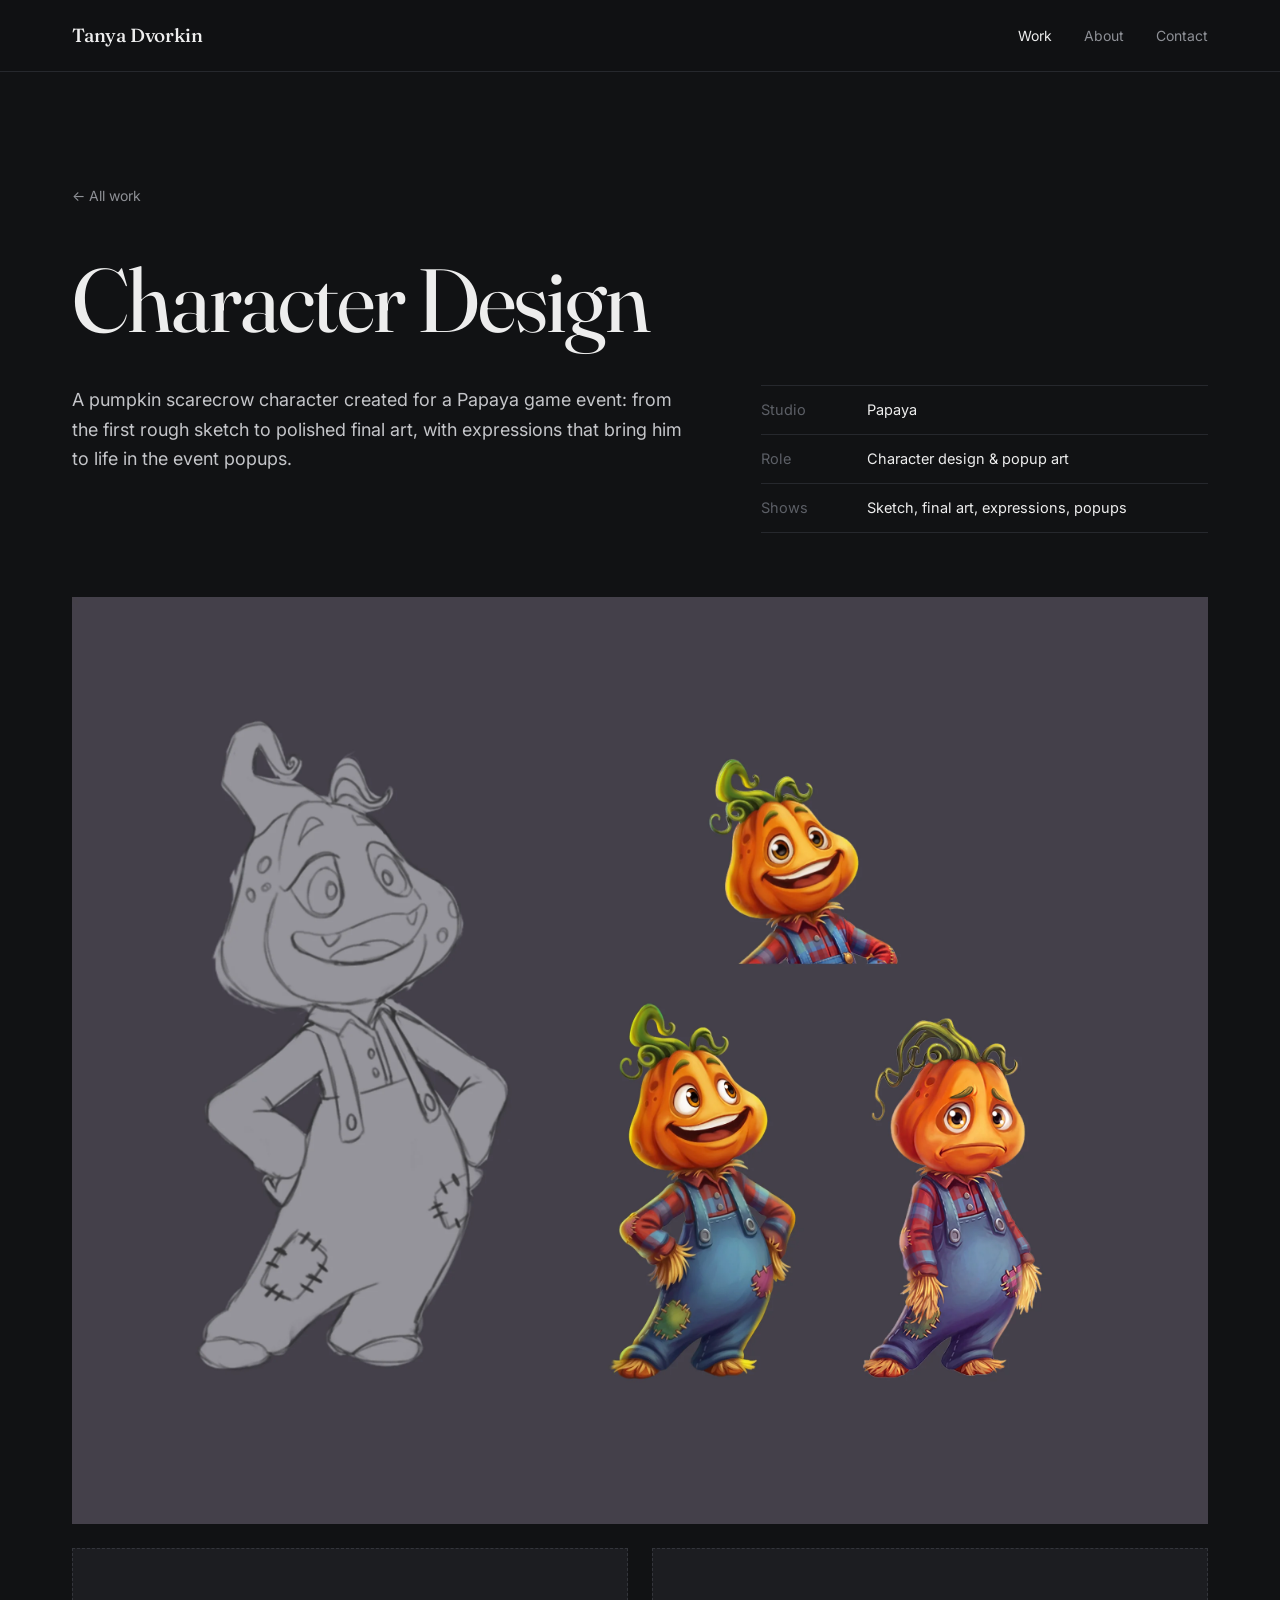
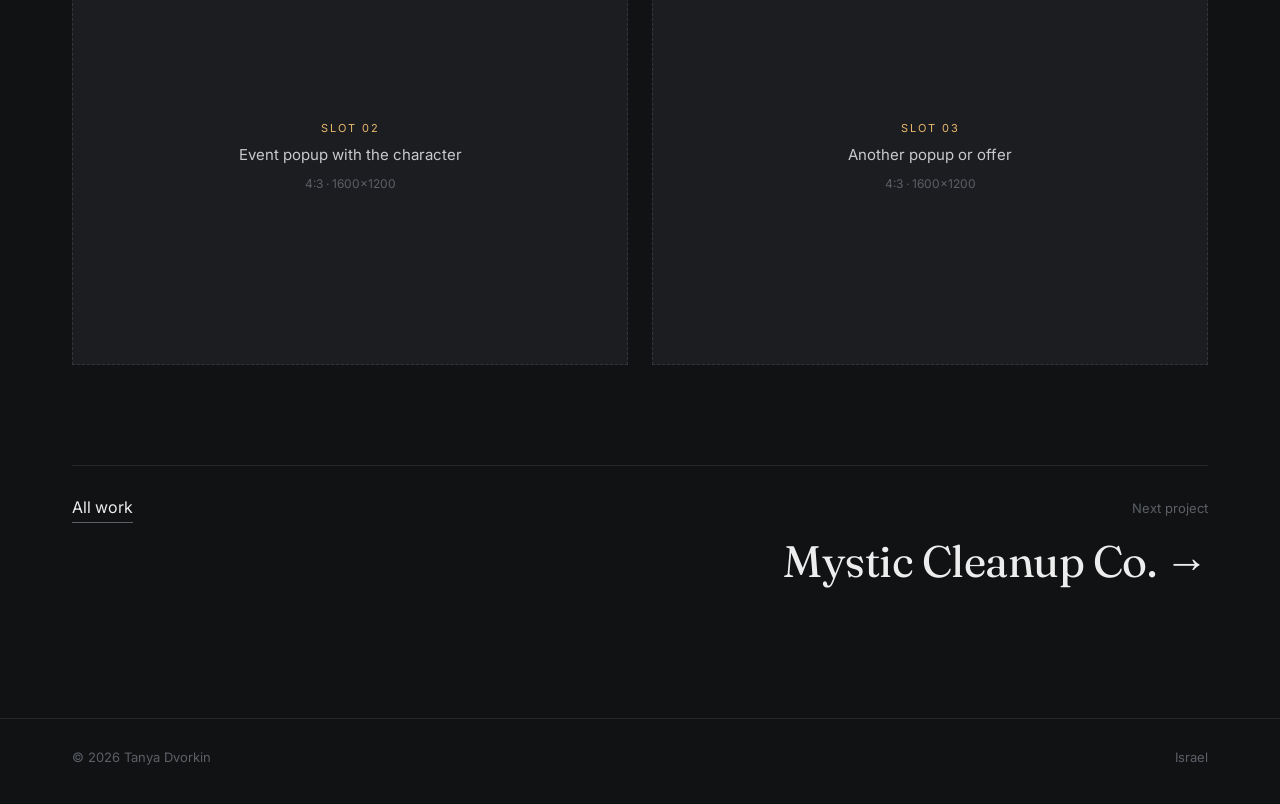
==== character-design.html @ 42ed3bd3 "Add files via upload" ====
<!doctype html>
<html lang="en">
<head>
<meta charset="utf-8">
<meta name="viewport" content="width=device-width,initial-scale=1">
<title>Character Design — Tanya Dvorkin</title>
<meta name="description" content="A pumpkin scarecrow character created for a Papaya game event: from the first rough sketch to polished final art, with expressions that bring him to life in the event popups.">
<meta property="og:title" content="Character Design — Tanya Dvorkin">
<meta property="og:description" content="A pumpkin scarecrow character created for a Papaya game event: from the first rough sketch to polished final art, with expressions that bring him to life in the event popups.">
<link rel="preconnect" href="https://fonts.googleapis.com">
<link rel="preconnect" href="https://fonts.gstatic.com" crossorigin>
<link href="https://fonts.googleapis.com/css2?family=Fraunces:ital,opsz,wght@0,9..144,300;0,9..144,400;0,9..144,500;1,9..144,300;1,9..144,400&family=Inter:wght@400;500&display=swap" rel="stylesheet">
<link rel="stylesheet" href="styles.css">
<link rel="icon" href="data:image/svg+xml,%3Csvg xmlns='http://www.w3.org/2000/svg' viewBox='0 0 32 32'%3E%3Crect width='32' height='32' rx='6' fill='%23111214'/%3E%3Ctext x='16' y='22' text-anchor='middle' font-family='Georgia' font-size='17' fill='%23e8b86b'%3ETD%3C/text%3E%3C/svg%3E">
</head>
<body>
<nav class="nav"><div class="nav-inner">
  <a href="index.html" class="logo">Tanya Dvorkin</a>
  <button class="burger" aria-label="Menu">MENU</button>
  <div class="links">
    <a href="index.html#work" class="active">Work</a>
    <a href="index.html#about">About</a>
    <a href="index.html#contact">Contact</a>
  </div>
</div></nav>

<main class="wrap">
<header class="p-head">
  <a href="index.html#work" class="back">← All work</a>
  <h1>Character Design</h1>
  <div class="p-intro"><p>A pumpkin scarecrow character created for a Papaya game event: from the first rough sketch to polished final art, with expressions that bring him to life in the event popups.</p><dl class="meta"><div><dt>Studio</dt><dd>Papaya</dd></div><div><dt>Role</dt><dd>Character design & popup art</dd></div><div><dt>Shows</dt><dd>Sketch, final art, expressions, popups</dd></div></dl></div>
</header>
<div class="gallery"><img class="art reveal" src="pumpkin-scarecrow.webp" alt="Pumpkin scarecrow character: pencil sketch, final colored art and happy and sad expressions" loading="lazy"><div class="ph g-half reveal"><span class="num">Slot 02</span><span class="lbl">Event popup with the character</span><span class="size">4:3 · 1600×1200</span></div><div class="ph g-half reveal"><span class="num">Slot 03</span><span class="lbl">Another popup or offer</span><span class="size">4:3 · 1600×1200</span></div></div>
<div class="next">
  <a href="index.html#work" class="ul">All work</a>
  <div style="text-align:right"><small>Next project</small><a href="mystic-cleanup.html" class="big">Mystic Cleanup Co. →</a></div>
</div>
</main>
<div class="lb"><button class="lb-close" aria-label="Close">CLOSE</button><div class="lb-stage"></div></div>
<footer><div class="wrap"><span>© <span class="year"></span> Tanya Dvorkin</span><span>Israel</span></div></footer>
<script src="script.js"></script>
</body>
</html>
---- styles.css ----
/* Tanya Dvorkin — Portfolio · Dark & quiet */
:root{
  --bg:#111214;
  --bg-2:#17181b;
  --ph:#1c1d21;
  --text:#ededed;
  --muted:#8e9096;
  --faint:#5c5f66;
  --line:#26282d;
  --accent:#e8b86b;
  --serif:'Fraunces',Georgia,serif;
  --sans:'Inter',system-ui,sans-serif;
  --max:1200px;
}
*{box-sizing:border-box;margin:0;padding:0}
html{scroll-behavior:smooth}
body{background:var(--bg);color:var(--text);font-family:var(--sans);font-size:16px;line-height:1.65;-webkit-font-smoothing:antialiased}
a{color:inherit;text-decoration:none}
img{display:block;width:100%;height:auto}
::selection{background:var(--accent);color:#111}

/* Nav */
.nav{position:sticky;top:0;z-index:20;background:rgba(17,18,20,.88);backdrop-filter:blur(10px);border-bottom:1px solid var(--line)}
.nav-inner{max-width:var(--max);margin:auto;display:flex;justify-content:space-between;align-items:center;padding:20px 32px}
.logo{font-family:var(--serif);font-size:19px;font-weight:500;letter-spacing:-.2px}
.links{display:flex;gap:32px}
.links a{font-size:14px;color:var(--muted);transition:color .2s}
.links a:hover,.links a.active{color:var(--text)}
.burger{display:none;background:none;border:0;color:var(--text);font-size:14px;letter-spacing:1px;cursor:pointer}

.wrap{max-width:var(--max);margin:auto;padding:0 32px}

/* Hero */
.hero{padding:140px 0 110px}
.hero h1{font-family:var(--serif);font-weight:400;font-size:clamp(48px,7.5vw,104px);line-height:1;letter-spacing:-2px}
.hero .role{font-family:var(--serif);font-weight:300;font-style:italic;font-size:clamp(24px,3.2vw,42px);line-height:1.2;color:var(--muted);margin-top:14px;letter-spacing:-.5px}
.hero .role em{color:var(--accent);font-style:italic}
.hero-foot{display:flex;justify-content:space-between;align-items:flex-end;gap:32px;margin-top:72px;flex-wrap:wrap}
.hero-foot p{max-width:440px;color:var(--muted);font-size:17px}
.hero-links{display:flex;gap:28px;font-size:14px}
.ul{border-bottom:1px solid var(--faint);padding-bottom:2px;transition:border-color .2s,color .2s}
.ul:hover{border-color:var(--accent);color:var(--accent)}

/* Section heading */
.sec{padding:40px 0 120px}
.sec-head{display:flex;justify-content:space-between;align-items:baseline;border-top:1px solid var(--line);padding-top:22px;margin-bottom:48px}
.sec-head h2{font-size:13px;font-weight:500;letter-spacing:1.5px;text-transform:uppercase;color:var(--muted)}
.sec-head span{font-size:13px;color:var(--faint)}

/* Work grid */
.work{display:grid;grid-template-columns:1fr 1fr;gap:72px 40px}
.item{display:block}
.item .ph{aspect-ratio:4/3;transition:opacity .3s}
.item:hover .ph{opacity:.82}
.item-meta{display:flex;justify-content:space-between;align-items:baseline;gap:16px;margin-top:20px}
.item h3{font-family:var(--serif);font-weight:400;font-size:28px;letter-spacing:-.4px;line-height:1.2}
.item p{color:var(--muted);font-size:14.5px;margin-top:4px}
.item .yr{font-size:13px;color:var(--faint);white-space:nowrap}
.item .go{display:inline-block;transition:transform .25s,color .25s}
.item:hover .go{transform:translateX(4px);color:var(--accent)}

/* Placeholder slots */
.ph{position:relative;background:var(--ph);border:1px dashed #33353b;display:flex;flex-direction:column;align-items:center;justify-content:center;gap:6px;text-align:center;padding:20px}
.ph .num{font-size:11px;letter-spacing:2px;text-transform:uppercase;color:var(--accent)}
.ph .lbl{font-size:15px;color:#c9cacd}
.ph .size{font-size:12px;color:var(--faint)}

/* About */
.about{display:grid;grid-template-columns:5fr 7fr;gap:72px;align-items:start}
.about .ph{aspect-ratio:4/5}
.about h3{font-family:var(--serif);font-weight:400;font-size:clamp(28px,3.2vw,40px);line-height:1.2;letter-spacing:-.5px;margin-bottom:28px}
.about h3 em{color:var(--accent)}
.about p{color:#c4c5c9;font-size:17px;margin-bottom:18px}
.facts{margin:40px 0;border-top:1px solid var(--line)}
.facts div{display:grid;grid-template-columns:140px 1fr;gap:20px;padding:14px 0;border-bottom:1px solid var(--line);font-size:15px}
.facts dt{color:var(--faint)}
.tools{color:var(--muted);font-size:15px;margin-bottom:36px}

/* Contact */
.contact{padding:20px 0 140px}
.contact > h2{font-family:var(--serif);font-weight:400;font-size:clamp(44px,7vw,96px);line-height:1.02;letter-spacing:-2px;max-width:900px}
.contact > h2 em{color:var(--accent)}
.contact-links{display:flex;gap:36px;margin-top:48px;font-size:17px;flex-wrap:wrap}

footer{border-top:1px solid var(--line)}
footer .wrap{display:flex;justify-content:space-between;padding-top:28px;padding-bottom:36px;font-size:13px;color:var(--faint)}

/* Project page */
.p-head{padding:110px 0 64px}
.back{font-size:14px;color:var(--muted);display:inline-block;margin-bottom:48px}
.back:hover{color:var(--text)}
.p-head h1{font-family:var(--serif);font-weight:400;font-size:clamp(46px,7vw,92px);line-height:1;letter-spacing:-2px}
.p-intro{display:grid;grid-template-columns:7fr 5fr;gap:64px;margin-top:40px;align-items:start}
.p-intro p{color:#c4c5c9;font-size:18px}
.meta{border-top:1px solid var(--line)}
.meta div{display:grid;grid-template-columns:90px 1fr;gap:16px;padding:12px 0;border-bottom:1px solid var(--line);font-size:14.5px}
.meta dt{color:var(--faint)}
.gallery{display:grid;grid-template-columns:repeat(6,1fr);gap:24px}
.gallery .ph{cursor:zoom-in}
.g-wide{grid-column:span 6;aspect-ratio:16/8}
.g-half{grid-column:span 3;aspect-ratio:4/3}
.g-third{grid-column:span 2;aspect-ratio:3/4}
.next{display:flex;justify-content:space-between;align-items:baseline;border-top:1px solid var(--line);margin-top:100px;padding:28px 0 120px;gap:20px;flex-wrap:wrap}
.next small{display:block;font-size:13px;color:var(--faint);margin-bottom:6px}
.next a.big{font-family:var(--serif);font-size:clamp(28px,3.5vw,44px);letter-spacing:-.5px}
.next a.big:hover{color:var(--accent)}

/* Lightbox */
.lb{position:fixed;inset:0;z-index:100;background:rgba(10,10,12,.96);display:none;align-items:center;justify-content:center;padding:40px}
.lb.open{display:flex}
.lb .ph,.lb img{width:min(1200px,92vw);max-height:86vh;aspect-ratio:16/10;cursor:default}
.lb-close{position:absolute;top:22px;right:28px;background:none;border:0;color:var(--muted);font-size:14px;letter-spacing:1px;cursor:pointer}
.lb-close:hover{color:var(--text)}

/* Reveal */
.reveal{opacity:0;transform:translateY(16px);transition:opacity .9s ease,transform .9s ease}
.reveal.in{opacity:1;transform:none}

@media (max-width:860px){
  .work{grid-template-columns:1fr;gap:56px}
  .about,.p-intro{grid-template-columns:1fr;gap:40px}
  .about .ph{max-width:420px}
}
@media (max-width:640px){
  .wrap,.nav-inner{padding-left:18px;padding-right:18px}
  .burger{display:block}
  .links{display:none;position:absolute;top:100%;left:0;right:0;flex-direction:column;gap:0;background:var(--bg);border-bottom:1px solid var(--line);padding:6px 18px}
  .links.open{display:flex}
  .links a{padding:12px 0;font-size:16px}
  .hero{padding:90px 0 80px}
  .hero-foot{margin-top:48px}
  .gallery{grid-template-columns:1fr;gap:16px}
  .g-wide,.g-half,.g-third{grid-column:span 1;aspect-ratio:4/3}
  .facts div{grid-template-columns:110px 1fr}
  footer .wrap{flex-direction:column;gap:6px}
}

/* Real artwork */
.art{display:block;width:100%;height:auto;background:#44404a}
.item .art{aspect-ratio:4/3;object-fit:cover;transition:opacity .3s}
.item:hover .art{opacity:.88}
.gallery .art{grid-column:span 6;cursor:zoom-in}
.lb .art{width:auto;max-width:92vw;max-height:88vh;aspect-ratio:auto;object-fit:contain}
@media (max-width:640px){.gallery .art{grid-column:span 1}}
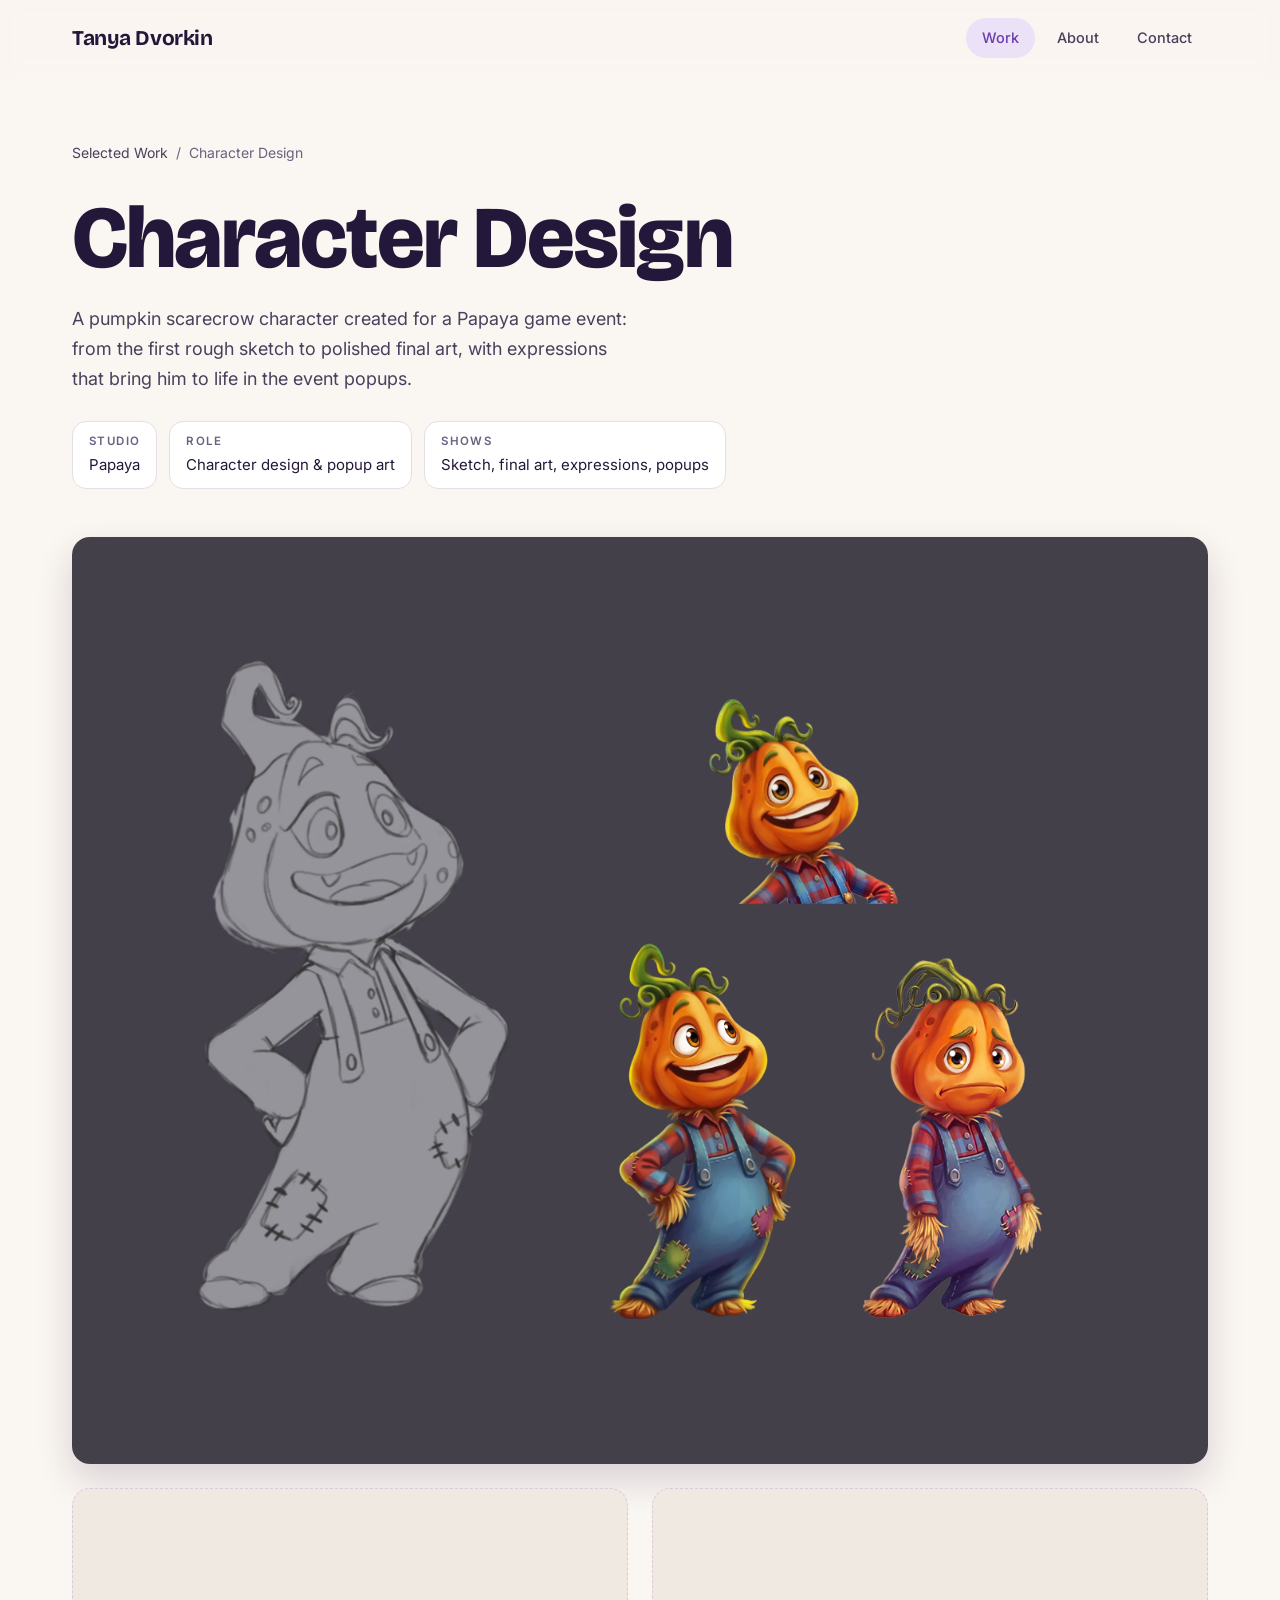
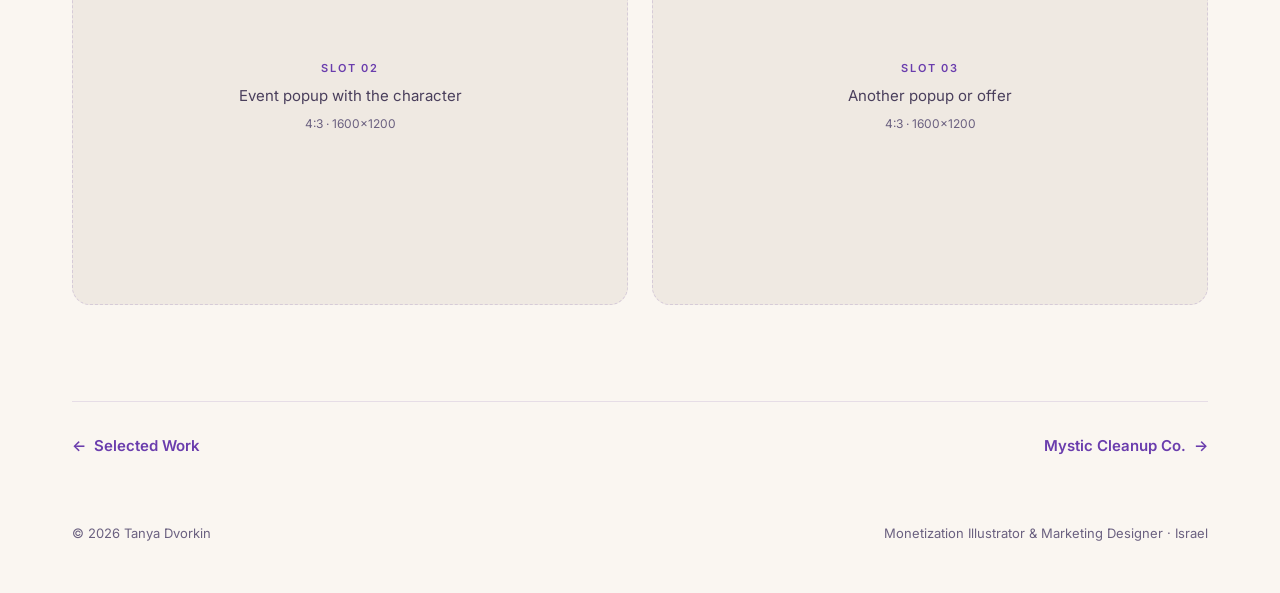
==== commit 753d65e7: "Light editorial theme, Monetization Art collection, Pack Journey case study" ====
--- a/character-design.html
+++ b/character-design.html
@@ -7,37 +7,36 @@
 <meta name="description" content="A pumpkin scarecrow character created for a Papaya game event: from the first rough sketch to polished final art, with expressions that bring him to life in the event popups.">
 <meta property="og:title" content="Character Design — Tanya Dvorkin">
 <meta property="og:description" content="A pumpkin scarecrow character created for a Papaya game event: from the first rough sketch to polished final art, with expressions that bring him to life in the event popups.">
+<meta name="theme-color" content="#faf6f1">
 <link rel="preconnect" href="https://fonts.googleapis.com">
 <link rel="preconnect" href="https://fonts.gstatic.com" crossorigin>
-<link href="https://fonts.googleapis.com/css2?family=Fraunces:ital,opsz,wght@0,9..144,300;0,9..144,400;0,9..144,500;1,9..144,300;1,9..144,400&family=Inter:wght@400;500&display=swap" rel="stylesheet">
+<link href="https://fonts.googleapis.com/css2?family=Bricolage+Grotesque:opsz,wght@12..96,600;12..96,700;12..96,800&family=Inter:wght@400;500;600&display=swap" rel="stylesheet">
 <link rel="stylesheet" href="styles.css">
-<link rel="icon" href="data:image/svg+xml,%3Csvg xmlns='http://www.w3.org/2000/svg' viewBox='0 0 32 32'%3E%3Crect width='32' height='32' rx='6' fill='%23111214'/%3E%3Ctext x='16' y='22' text-anchor='middle' font-family='Georgia' font-size='17' fill='%23e8b86b'%3ETD%3C/text%3E%3C/svg%3E">
+<link rel="icon" href="data:image/svg+xml,%3Csvg xmlns='http://www.w3.org/2000/svg' viewBox='0 0 32 32'%3E%3Crect width='32' height='32' rx='8' fill='%232a1a45'/%3E%3Ctext x='16' y='22' text-anchor='middle' font-family='Arial' font-weight='700' font-size='15' fill='%23e3a72f'%3ETD%3C/text%3E%3C/svg%3E">
 </head>
 <body>
-<nav class="nav"><div class="nav-inner">
+<header class="nav"><div class="nav-inner">
   <a href="index.html" class="logo">Tanya Dvorkin</a>
-  <button class="burger" aria-label="Menu">MENU</button>
-  <div class="links">
-    <a href="index.html#work" class="active">Work</a>
+  <button class="burger" aria-label="Open menu" aria-expanded="false">MENU</button>
+  <nav class="links" aria-label="Main">
+    <a href="index.html#work" class="active" aria-current="page">Work</a>
     <a href="index.html#about">About</a>
     <a href="index.html#contact">Contact</a>
-  </div>
-</div></nav>
+  </nav>
+</div></header>
 
 <main class="wrap">
 <header class="p-head">
-  <a href="index.html#work" class="back">← All work</a>
-  <h1>Character Design</h1>
-  <div class="p-intro"><p>A pumpkin scarecrow character created for a Papaya game event: from the first rough sketch to polished final art, with expressions that bring him to life in the event popups.</p><dl class="meta"><div><dt>Studio</dt><dd>Papaya</dd></div><div><dt>Role</dt><dd>Character design & popup art</dd></div><div><dt>Shows</dt><dd>Sketch, final art, expressions, popups</dd></div></dl></div>
+  <nav class="crumbs" aria-label="Breadcrumb"><a href="index.html#work">Selected Work</a><span aria-hidden="true">/</span><span aria-current="page">Character Design</span></nav>
+  <h1 class="reveal">Character Design</h1>
+  <p class="lead reveal">A pumpkin scarecrow character created for a Papaya game event: from the first rough sketch to polished final art, with expressions that bring him to life in the event popups.</p>
+  <div class="meta"><div><small>Studio</small><span>Papaya</span></div><div><small>Role</small><span>Character design & popup art</span></div><div><small>Shows</small><span>Sketch, final art, expressions, popups</span></div></div>
 </header>
-<div class="gallery"><img class="art reveal" src="pumpkin-scarecrow.webp" alt="Pumpkin scarecrow character: pencil sketch, final colored art and happy and sad expressions" loading="lazy"><div class="ph g-half reveal"><span class="num">Slot 02</span><span class="lbl">Event popup with the character</span><span class="size">4:3 · 1600×1200</span></div><div class="ph g-half reveal"><span class="num">Slot 03</span><span class="lbl">Another popup or offer</span><span class="size">4:3 · 1600×1200</span></div></div>
-<div class="next">
-  <a href="index.html#work" class="ul">All work</a>
-  <div style="text-align:right"><small>Next project</small><a href="mystic-cleanup.html" class="big">Mystic Cleanup Co. →</a></div>
-</div>
+<div class="gallery"><button class="art zoom reveal" data-full="assets/projects/character-design/pumpkin-scarecrow-sheet.webp" data-alt="Pumpkin scarecrow character: pencil sketch, final colored art and happy and sad expressions" aria-label="View full size"><img src="assets/projects/character-design/pumpkin-scarecrow-sheet.webp" width="2850" height="2326" alt="Pumpkin scarecrow character: pencil sketch, final colored art and happy and sad expressions" loading="lazy"></button><div class="ph g-half reveal"><span class="num">Slot 02</span><span class="lbl">Event popup with the character</span><span class="size">4:3 · 1600×1200</span></div><div class="ph g-half reveal"><span class="num">Slot 03</span><span class="lbl">Another popup or offer</span><span class="size">4:3 · 1600×1200</span></div></div>
+<div class="next" style="margin-top:96px"><a href="index.html#work" class="link"><span class="arr">←</span> Selected Work</a><a href="mystic-cleanup.html" class="link">Mystic Cleanup Co. <span class="arr">→</span></a></div>
 </main>
-<div class="lb"><button class="lb-close" aria-label="Close">CLOSE</button><div class="lb-stage"></div></div>
-<footer><div class="wrap"><span>© <span class="year"></span> Tanya Dvorkin</span><span>Israel</span></div></footer>
+<footer><div class="wrap"><span>© <span class="year">2026</span> Tanya Dvorkin</span><span>Monetization Illustrator &amp; Marketing Designer · Israel</span></div></footer>
+<div class="lb" role="dialog" aria-modal="true" aria-label="Full-size artwork"><button class="lb-close" aria-label="Close">CLOSE</button><img alt=""></div>
 <script src="script.js"></script>
 </body>
 </html>
--- a/styles.css
+++ b/styles.css
@@ -1,144 +1,237 @@
-/* Tanya Dvorkin — Portfolio · Dark & quiet */
+/* Tanya Dvorkin — Portfolio · Light editorial */
 :root{
-  --bg:#111214;
-  --bg-2:#17181b;
-  --ph:#1c1d21;
-  --text:#ededed;
-  --muted:#8e9096;
-  --faint:#5c5f66;
-  --line:#26282d;
-  --accent:#e8b86b;
-  --serif:'Fraunces',Georgia,serif;
+  --bg:#faf6f1;
+  --surface:#ffffff;
+  --tint:#f1eaf6;
+  --sand:#efe9e2;
+  --ink:#24183a;
+  --ink-2:#4a3f5c;
+  --muted:#6b6180;
+  --line:#e6dde6;
+  --accent:#6a3dad;
+  --accent-soft:#ece2f8;
+  --gold:#e3a72f;
+  --deep:#2a1a45;
+  --deep-2:#3b2660;
+  --display:'Bricolage Grotesque',system-ui,sans-serif;
   --sans:'Inter',system-ui,sans-serif;
   --max:1200px;
+  --r:20px;
 }
 *{box-sizing:border-box;margin:0;padding:0}
 html{scroll-behavior:smooth}
-body{background:var(--bg);color:var(--text);font-family:var(--sans);font-size:16px;line-height:1.65;-webkit-font-smoothing:antialiased}
+body{background:var(--bg);color:var(--ink);font-family:var(--sans);font-size:16px;line-height:1.65;-webkit-font-smoothing:antialiased}
 a{color:inherit;text-decoration:none}
-img{display:block;width:100%;height:auto}
-::selection{background:var(--accent);color:#111}
+img,video{display:block;max-width:100%}
+button{font:inherit;color:inherit}
+::selection{background:var(--accent);color:#fff}
+:focus-visible{outline:2px solid var(--accent);outline-offset:3px;border-radius:6px}
+h1,h2,h3{font-family:var(--display);letter-spacing:-.02em;line-height:1.05}
+.wrap{max-width:var(--max);margin:0 auto;padding:0 32px}
 
 /* Nav */
-.nav{position:sticky;top:0;z-index:20;background:rgba(17,18,20,.88);backdrop-filter:blur(10px);border-bottom:1px solid var(--line)}
-.nav-inner{max-width:var(--max);margin:auto;display:flex;justify-content:space-between;align-items:center;padding:20px 32px}
-.logo{font-family:var(--serif);font-size:19px;font-weight:500;letter-spacing:-.2px}
-.links{display:flex;gap:32px}
-.links a{font-size:14px;color:var(--muted);transition:color .2s}
-.links a:hover,.links a.active{color:var(--text)}
-.burger{display:none;background:none;border:0;color:var(--text);font-size:14px;letter-spacing:1px;cursor:pointer}
-
-.wrap{max-width:var(--max);margin:auto;padding:0 32px}
-
-/* Hero */
-.hero{padding:140px 0 110px}
-.hero h1{font-family:var(--serif);font-weight:400;font-size:clamp(48px,7.5vw,104px);line-height:1;letter-spacing:-2px}
-.hero .role{font-family:var(--serif);font-weight:300;font-style:italic;font-size:clamp(24px,3.2vw,42px);line-height:1.2;color:var(--muted);margin-top:14px;letter-spacing:-.5px}
-.hero .role em{color:var(--accent);font-style:italic}
-.hero-foot{display:flex;justify-content:space-between;align-items:flex-end;gap:32px;margin-top:72px;flex-wrap:wrap}
-.hero-foot p{max-width:440px;color:var(--muted);font-size:17px}
-.hero-links{display:flex;gap:28px;font-size:14px}
-.ul{border-bottom:1px solid var(--faint);padding-bottom:2px;transition:border-color .2s,color .2s}
-.ul:hover{border-color:var(--accent);color:var(--accent)}
-
-/* Section heading */
-.sec{padding:40px 0 120px}
-.sec-head{display:flex;justify-content:space-between;align-items:baseline;border-top:1px solid var(--line);padding-top:22px;margin-bottom:48px}
-.sec-head h2{font-size:13px;font-weight:500;letter-spacing:1.5px;text-transform:uppercase;color:var(--muted)}
-.sec-head span{font-size:13px;color:var(--faint)}
-
-/* Work grid */
-.work{display:grid;grid-template-columns:1fr 1fr;gap:72px 40px}
-.item{display:block}
-.item .ph{aspect-ratio:4/3;transition:opacity .3s}
-.item:hover .ph{opacity:.82}
-.item-meta{display:flex;justify-content:space-between;align-items:baseline;gap:16px;margin-top:20px}
-.item h3{font-family:var(--serif);font-weight:400;font-size:28px;letter-spacing:-.4px;line-height:1.2}
-.item p{color:var(--muted);font-size:14.5px;margin-top:4px}
-.item .yr{font-size:13px;color:var(--faint);white-space:nowrap}
-.item .go{display:inline-block;transition:transform .25s,color .25s}
-.item:hover .go{transform:translateX(4px);color:var(--accent)}
-
-/* Placeholder slots */
-.ph{position:relative;background:var(--ph);border:1px dashed #33353b;display:flex;flex-direction:column;align-items:center;justify-content:center;gap:6px;text-align:center;padding:20px}
-.ph .num{font-size:11px;letter-spacing:2px;text-transform:uppercase;color:var(--accent)}
-.ph .lbl{font-size:15px;color:#c9cacd}
-.ph .size{font-size:12px;color:var(--faint)}
-
-/* About */
-.about{display:grid;grid-template-columns:5fr 7fr;gap:72px;align-items:start}
-.about .ph{aspect-ratio:4/5}
-.about h3{font-family:var(--serif);font-weight:400;font-size:clamp(28px,3.2vw,40px);line-height:1.2;letter-spacing:-.5px;margin-bottom:28px}
-.about h3 em{color:var(--accent)}
-.about p{color:#c4c5c9;font-size:17px;margin-bottom:18px}
-.facts{margin:40px 0;border-top:1px solid var(--line)}
-.facts div{display:grid;grid-template-columns:140px 1fr;gap:20px;padding:14px 0;border-bottom:1px solid var(--line);font-size:15px}
-.facts dt{color:var(--faint)}
-.tools{color:var(--muted);font-size:15px;margin-bottom:36px}
-
-/* Contact */
-.contact{padding:20px 0 140px}
-.contact > h2{font-family:var(--serif);font-weight:400;font-size:clamp(44px,7vw,96px);line-height:1.02;letter-spacing:-2px;max-width:900px}
-.contact > h2 em{color:var(--accent)}
-.contact-links{display:flex;gap:36px;margin-top:48px;font-size:17px;flex-wrap:wrap}
-
-footer{border-top:1px solid var(--line)}
-footer .wrap{display:flex;justify-content:space-between;padding-top:28px;padding-bottom:36px;font-size:13px;color:var(--faint)}
-
-/* Project page */
-.p-head{padding:110px 0 64px}
-.back{font-size:14px;color:var(--muted);display:inline-block;margin-bottom:48px}
-.back:hover{color:var(--text)}
-.p-head h1{font-family:var(--serif);font-weight:400;font-size:clamp(46px,7vw,92px);line-height:1;letter-spacing:-2px}
-.p-intro{display:grid;grid-template-columns:7fr 5fr;gap:64px;margin-top:40px;align-items:start}
-.p-intro p{color:#c4c5c9;font-size:18px}
-.meta{border-top:1px solid var(--line)}
-.meta div{display:grid;grid-template-columns:90px 1fr;gap:16px;padding:12px 0;border-bottom:1px solid var(--line);font-size:14.5px}
-.meta dt{color:var(--faint)}
-.gallery{display:grid;grid-template-columns:repeat(6,1fr);gap:24px}
-.gallery .ph{cursor:zoom-in}
-.g-wide{grid-column:span 6;aspect-ratio:16/8}
+.nav{position:sticky;top:0;z-index:30;background:rgba(250,246,241,.9);backdrop-filter:blur(10px);border-bottom:1px solid transparent;transition:border-color .3s}
+.nav.scrolled{border-bottom-color:var(--line)}
+.nav-inner{max-width:var(--max);margin:auto;display:flex;justify-content:space-between;align-items:center;padding:18px 32px}
+.logo{font-family:var(--display);font-weight:700;font-size:21px;letter-spacing:-.02em}
+.links{display:flex;gap:6px}
+.links a{font-size:14.5px;font-weight:500;padding:8px 16px;border-radius:999px;color:var(--ink-2);transition:background .2s,color .2s}
+.links a:hover{background:var(--accent-soft);color:var(--accent)}
+.links a.active{background:var(--accent-soft);color:var(--accent)}
+.burger{display:none;background:none;border:0;font-size:14px;font-weight:500;letter-spacing:.06em;min-height:44px;padding:0 6px;cursor:pointer}
+
+/* Shared text bits */
+.eyebrow{font-size:13px;font-weight:600;letter-spacing:.18em;text-transform:uppercase;color:var(--ink-2)}
+.lead{color:var(--ink-2);font-size:18px;max-width:560px}
+.swoosh{background-image:linear-gradient(var(--gold),var(--gold));background-repeat:no-repeat;background-size:100% 6px;background-position:0 96%;padding-bottom:4px}
+.btn{display:inline-flex;align-items:center;gap:10px;min-height:48px;padding:0 24px;border-radius:999px;font-weight:600;font-size:15px;background:var(--accent);color:#fff;transition:transform .25s,box-shadow .25s,background .25s}
+.btn:hover{background:#5a31a0;transform:translateY(-1px);box-shadow:0 10px 24px rgba(106,61,173,.25)}
+.link{font-weight:600;font-size:15px;color:var(--accent);display:inline-flex;align-items:center;gap:8px}
+.link .arr{transition:transform .25s}
+.link:hover .arr{transform:translateX(4px)}
+.sec{padding:96px 0}
+.sec-head{display:flex;justify-content:space-between;align-items:flex-end;gap:24px;margin-bottom:40px;flex-wrap:wrap}
+.h2{font-size:clamp(32px,4vw,44px);font-weight:700}
+
+/* Home hero */
+.hero{display:grid;grid-template-columns:1fr 1fr;gap:48px;align-items:center;padding:72px 0 64px}
+.hero h1{font-size:clamp(48px,6.2vw,80px);font-weight:800;margin:20px 0 24px}
+.hero .lead{margin-bottom:36px}
+.hero-cta{display:flex;align-items:center;gap:28px;flex-wrap:wrap}
+.fan{position:relative;height:560px;border-radius:44% 56% 52% 48% / 52% 46% 54% 48%;background:radial-gradient(circle at 50% 45%,#e6d8f6 0,#f1eaf6 55%,rgba(241,234,246,0) 72%)}
+.fan img{position:absolute;top:50%;left:50%;width:250px;height:auto;border-radius:18px;box-shadow:0 24px 48px rgba(42,26,69,.22);transition:transform .6s cubic-bezier(.2,.7,.2,1)}
+.fan .f1{transform:translate(-118%,-46%) rotate(-9deg)}
+.fan .f3{transform:translate(18%,-46%) rotate(9deg)}
+.fan .f2{transform:translate(-50%,-52%);z-index:2;width:270px}
+.fan:hover .f1{transform:translate(-124%,-47%) rotate(-11deg)}
+.fan:hover .f3{transform:translate(24%,-47%) rotate(11deg)}
+
+/* Work cards */
+.cards{display:grid;grid-template-columns:repeat(auto-fill,minmax(320px,1fr));gap:28px}
+.card{display:flex;flex-direction:column;background:var(--surface);border:1px solid var(--line);border-radius:var(--r);overflow:hidden;transition:transform .35s cubic-bezier(.2,.7,.2,1),box-shadow .35s}
+.card:hover{transform:translateY(-4px);box-shadow:0 18px 40px rgba(42,26,69,.12)}
+.card .cover{aspect-ratio:4/3;overflow:hidden;background:var(--sand);position:relative}
+.card .cover>img{width:100%;height:100%;object-fit:cover;transition:transform .6s}
+.card:hover .cover>img{transform:scale(1.03)}
+.card-body{display:flex;justify-content:space-between;align-items:center;gap:14px;padding:18px 20px 20px}
+.card h3{font-size:20px;font-weight:700;letter-spacing:-.01em}
+.card p{font-size:14px;color:var(--muted);line-height:1.45;margin-top:3px}
+.go{flex:none;width:40px;height:40px;border-radius:50%;display:grid;place-items:center;background:var(--accent-soft);color:var(--accent);transition:background .25s,color .25s}
+.card:hover .go{background:var(--accent);color:#fff}
+.go svg{width:18px;height:18px;fill:none;stroke:currentColor;stroke-width:2;stroke-linecap:round;stroke-linejoin:round}
+.trio{position:absolute;inset:0;display:flex;justify-content:center;align-items:center;gap:8px;padding:16px;background:linear-gradient(160deg,var(--deep-2),var(--deep))}
+.trio img{height:100%;width:auto;border-radius:8px;box-shadow:0 8px 18px rgba(0,0,0,.3);transition:transform .5s}
+.card:hover .trio img:nth-child(2){transform:translateY(-4px)}
+
+/* Placeholders */
+.ph{width:100%;height:100%;display:flex;flex-direction:column;align-items:center;justify-content:center;gap:6px;text-align:center;padding:20px;background:var(--sand);border:1.5px dashed #d6cbd8}
+.ph .num{font-size:11px;font-weight:600;letter-spacing:.16em;text-transform:uppercase;color:var(--accent)}
+.ph .lbl{font-size:15px;color:var(--ink-2)}
+.ph .size{font-size:12px;color:var(--muted)}
+
+/* About / contact */
+.about{display:grid;grid-template-columns:5fr 7fr;gap:64px;align-items:start}
+.about .portrait{aspect-ratio:4/5;border-radius:var(--r);overflow:hidden}
+.about h3{font-size:clamp(28px,3.2vw,40px);font-weight:700;margin-bottom:24px}
+.about p{color:var(--ink-2);font-size:17px;margin-bottom:16px}
+.facts{margin:32px 0;border-top:1px solid var(--line)}
+.facts div{display:grid;grid-template-columns:140px 1fr;gap:20px;padding:13px 0;border-bottom:1px solid var(--line);font-size:15px}
+.facts dt{color:var(--muted)}
+.tools{display:flex;flex-wrap:wrap;gap:8px;margin-bottom:32px}
+.tools span{font-size:14px;padding:6px 14px;border-radius:999px;background:var(--surface);border:1px solid var(--line)}
+.contact{background:var(--deep);color:#fff;border-radius:32px;padding:80px 56px;display:flex;justify-content:space-between;align-items:flex-end;gap:32px;flex-wrap:wrap}
+.contact h2{font-size:clamp(40px,5.5vw,72px);font-weight:800;max-width:720px}
+.contact h2 em{font-style:normal;color:var(--gold)}
+.contact .row{display:flex;gap:14px;flex-wrap:wrap}
+.contact .btn{background:#fff;color:var(--deep)}
+.contact .btn:hover{background:var(--accent-soft)}
+.contact .btn.ghost{background:transparent;color:#fff;border:1px solid rgba(255,255,255,.4)}
+.contact .btn.ghost:hover{background:rgba(255,255,255,.1)}
+
+footer{padding:40px 0 48px}
+footer .wrap{display:flex;justify-content:space-between;font-size:13px;color:var(--muted)}
+
+/* Inner page head */
+.crumbs{display:flex;gap:8px;font-size:14px;color:var(--muted);margin-bottom:28px;flex-wrap:wrap}
+.crumbs a{color:var(--ink-2)}
+.crumbs a:hover{color:var(--accent)}
+.p-head{padding:64px 0 48px}
+.p-head h1{font-size:clamp(48px,7vw,88px);font-weight:800}
+.p-head .lead{margin-top:20px}
+.meta{display:flex;gap:12px;flex-wrap:wrap;margin-top:28px}
+.meta div{background:var(--surface);border:1px solid var(--line);border-radius:14px;padding:10px 16px}
+.meta small{display:block;font-size:11.5px;font-weight:600;letter-spacing:.12em;text-transform:uppercase;color:var(--muted)}
+.meta span{font-size:15px}
+
+/* Collection (Monetization Art) */
+.feature{display:grid;grid-template-columns:7fr 5fr;background:var(--surface);border:1px solid var(--line);border-radius:28px;overflow:hidden;transition:box-shadow .35s,transform .35s}
+.feature:hover{box-shadow:0 22px 48px rgba(42,26,69,.13);transform:translateY(-3px)}
+.feature .visual{position:relative;min-height:440px;background:linear-gradient(160deg,var(--deep-2),var(--deep));display:flex;justify-content:center;align-items:center;gap:14px;padding:36px}
+.feature .visual img{width:30%;height:auto;border-radius:12px;box-shadow:0 14px 30px rgba(0,0,0,.35);transition:transform .6s cubic-bezier(.2,.7,.2,1)}
+.feature .visual img:nth-child(2){transform:translateY(-14px)}
+.feature:hover .visual img:nth-child(2){transform:translateY(-22px)}
+.feature .text{padding:48px 44px;display:flex;flex-direction:column;justify-content:center;gap:16px}
+.feature h2{font-size:clamp(36px,4vw,52px);font-weight:800}
+.feature p{color:var(--ink-2)}
+.tag{display:inline-block;align-self:flex-start;font-size:12px;font-weight:600;letter-spacing:.14em;text-transform:uppercase;color:var(--accent);background:var(--accent-soft);padding:6px 12px;border-radius:999px}
+
+/* Case study */
+.cs-hero{position:relative;background:linear-gradient(150deg,var(--deep-2) 0%,var(--deep) 60%);color:#fff;border-radius:36px;display:grid;grid-template-columns:1fr 1fr;gap:32px;align-items:center;padding:72px 64px;overflow:hidden}
+.cs-hero .eyebrow{color:#cdbbe9}
+.cs-hero h1{font-size:clamp(56px,7.5vw,104px);font-weight:800;margin:18px 0 22px}
+.cs-hero p{color:#e3d9f2;font-size:18px;max-width:480px}
+.cs-hero dl{margin-top:32px;display:grid;gap:14px;max-width:460px}
+.cs-hero dl div{display:grid;grid-template-columns:110px 1fr;gap:16px;font-size:15px;border-top:1px solid rgba(255,255,255,.14);padding-top:12px}
+.cs-hero dt{color:#b9a8d8}
+.stack{position:relative;height:620px}
+.stack button{position:absolute;top:50%;left:50%;border:0;background:none;padding:0;cursor:zoom-in}
+.stack img{width:100%;height:auto;border-radius:16px;box-shadow:0 26px 54px rgba(0,0,0,.4)}
+.stack .s1{width:220px;transform:translate(-128%,-47%) rotate(-7deg)}
+.stack .s2{width:220px;transform:translate(28%,-47%) rotate(7deg)}
+.stack .s3{width:300px;transform:translate(-50%,-50%);z-index:2}
+.stack .s1 img,.stack .s2 img{filter:saturate(.9)}
+
+.steps{display:flex;flex-direction:column;gap:96px}
+.step{display:grid;grid-template-columns:minmax(0,1fr) 340px 340px;gap:40px;align-items:center}
+.step .n{font-family:var(--display);font-size:96px;font-weight:800;line-height:.9;color:var(--accent-soft);-webkit-text-stroke:1.5px var(--accent);letter-spacing:-.04em}
+.step h3{font-size:30px;font-weight:700;margin:20px 0 12px}
+.step p{color:var(--ink-2);max-width:340px}
+.media figcaption{font-size:13px;color:var(--muted);margin-top:12px;display:flex;justify-content:space-between}
+.zoom{display:block;width:100%;border:0;background:none;padding:0;cursor:zoom-in;border-radius:18px;overflow:hidden;box-shadow:0 16px 36px rgba(42,26,69,.16)}
+.zoom img{width:100%;height:auto;transition:transform .6s}
+.zoom:hover img{transform:scale(1.02)}
+.vid{width:100%;height:auto;border-radius:18px;background:var(--deep);box-shadow:0 16px 36px rgba(42,26,69,.16)}
+
+.sketches{display:grid;grid-template-columns:repeat(3,minmax(0,1fr));gap:28px}
+.sketch{background:var(--sand);border-radius:24px;padding:28px}
+.sketch .zoom{box-shadow:0 10px 24px rgba(42,26,69,.1)}
+.sketch figcaption{font-size:13px;color:var(--muted);margin-top:14px}
+
+.next{display:flex;justify-content:space-between;align-items:center;gap:20px;border-top:1px solid var(--line);padding:32px 0 24px;flex-wrap:wrap}
+
+/* Simple project galleries (other categories) */
+.gallery{display:grid;grid-template-columns:repeat(6,minmax(0,1fr));gap:24px}
+.gallery .ph{border-radius:18px}
+.g-wide{grid-column:span 6;aspect-ratio:2/1}
 .g-half{grid-column:span 3;aspect-ratio:4/3}
 .g-third{grid-column:span 2;aspect-ratio:3/4}
-.next{display:flex;justify-content:space-between;align-items:baseline;border-top:1px solid var(--line);margin-top:100px;padding:28px 0 120px;gap:20px;flex-wrap:wrap}
-.next small{display:block;font-size:13px;color:var(--faint);margin-bottom:6px}
-.next a.big{font-family:var(--serif);font-size:clamp(28px,3.5vw,44px);letter-spacing:-.5px}
-.next a.big:hover{color:var(--accent)}
+.gallery .art{grid-column:span 6;border-radius:18px;overflow:hidden}
 
 /* Lightbox */
-.lb{position:fixed;inset:0;z-index:100;background:rgba(10,10,12,.96);display:none;align-items:center;justify-content:center;padding:40px}
+.lb{position:fixed;inset:0;z-index:100;background:rgba(26,16,44,.94);display:none;align-items:center;justify-content:center;padding:32px}
 .lb.open{display:flex}
-.lb .ph,.lb img{width:min(1200px,92vw);max-height:86vh;aspect-ratio:16/10;cursor:default}
-.lb-close{position:absolute;top:22px;right:28px;background:none;border:0;color:var(--muted);font-size:14px;letter-spacing:1px;cursor:pointer}
-.lb-close:hover{color:var(--text)}
+.lb img{max-width:92vw;max-height:90vh;width:auto;height:auto;border-radius:12px}
+.lb-close{position:absolute;top:18px;right:22px;min-width:44px;min-height:44px;background:none;border:0;color:#fff;font-size:14px;font-weight:600;letter-spacing:.08em;cursor:pointer}
 
 /* Reveal */
-.reveal{opacity:0;transform:translateY(16px);transition:opacity .9s ease,transform .9s ease}
+.reveal{opacity:0;transform:translateY(18px);transition:opacity .9s ease,transform .9s cubic-bezier(.2,.7,.2,1)}
 .reveal.in{opacity:1;transform:none}
-
-@media (max-width:860px){
-  .work{grid-template-columns:1fr;gap:56px}
-  .about,.p-intro{grid-template-columns:1fr;gap:40px}
-  .about .ph{max-width:420px}
+@media (prefers-reduced-motion:reduce){
+  html{scroll-behavior:auto}
+  .reveal{opacity:1;transform:none;transition:none}
+  *{transition:none!important;animation:none!important}
+}
+
+/* Responsive */
+@media (max-width:1060px){
+  .step{grid-template-columns:1fr 1fr;gap:28px}
+  .step .txt{grid-column:1/-1}
+  .step p{max-width:560px}
+  .cs-hero{grid-template-columns:1fr;padding:56px 40px}
+  .stack{height:560px}
+}
+@media (max-width:900px){
+  .hero{grid-template-columns:1fr;padding-top:48px}
+  .fan{height:460px}
+  .fan img{width:200px}.fan .f2{width:220px}
+  .about,.feature{grid-template-columns:1fr}
+  .feature .visual{min-height:380px}
+  .about .portrait{max-width:420px}
 }
 @media (max-width:640px){
-  .wrap,.nav-inner{padding-left:18px;padding-right:18px}
+  .wrap,.nav-inner{padding-left:16px;padding-right:16px}
   .burger{display:block}
-  .links{display:none;position:absolute;top:100%;left:0;right:0;flex-direction:column;gap:0;background:var(--bg);border-bottom:1px solid var(--line);padding:6px 18px}
+  .links{display:none;position:absolute;top:100%;left:0;right:0;flex-direction:column;gap:2px;background:var(--bg);border-bottom:1px solid var(--line);padding:8px 16px 14px}
   .links.open{display:flex}
-  .links a{padding:12px 0;font-size:16px}
-  .hero{padding:90px 0 80px}
-  .hero-foot{margin-top:48px}
-  .gallery{grid-template-columns:1fr;gap:16px}
-  .g-wide,.g-half,.g-third{grid-column:span 1;aspect-ratio:4/3}
+  .links a{padding:12px 14px}
+  .sec{padding:64px 0}
+  .fan{height:380px}
+  .fan img{width:150px}.fan .f2{width:170px}
+  .cs-hero{padding:44px 22px;border-radius:24px}
+  .stack{height:440px}
+  .stack .s1,.stack .s2{width:160px}.stack .s3{width:210px}
+  .step{grid-template-columns:1fr;gap:24px}
+  .step .media{max-width:420px;width:100%;margin:0 auto}
+  .step .n{font-size:72px}
+  .steps{gap:72px}
+  .sketches{display:flex;overflow-x:auto;scroll-snap-type:x mandatory;gap:16px;margin:0 -16px;padding:0 16px 8px}
+  .sketch{flex:0 0 82%;scroll-snap-align:center;padding:18px}
+  .feature .visual{min-height:300px;padding:24px}
+  .feature .text{padding:32px 24px}
+  .contact{padding:48px 24px;border-radius:24px}
   .facts div{grid-template-columns:110px 1fr}
+  .gallery{grid-template-columns:1fr}
+  .g-wide,.g-half,.g-third,.gallery .art{grid-column:span 1}
   footer .wrap{flex-direction:column;gap:6px}
 }
-
-/* Real artwork */
-.art{display:block;width:100%;height:auto;background:#44404a}
-.item .art{aspect-ratio:4/3;object-fit:cover;transition:opacity .3s}
-.item:hover .art{opacity:.88}
-.gallery .art{grid-column:span 6;cursor:zoom-in}
-.lb .art{width:auto;max-width:92vw;max-height:88vh;aspect-ratio:auto;object-fit:contain}
-@media (max-width:640px){.gallery .art{grid-column:span 1}}
+.sr{position:absolute;width:1px;height:1px;overflow:hidden;clip:rect(0 0 0 0);white-space:nowrap}
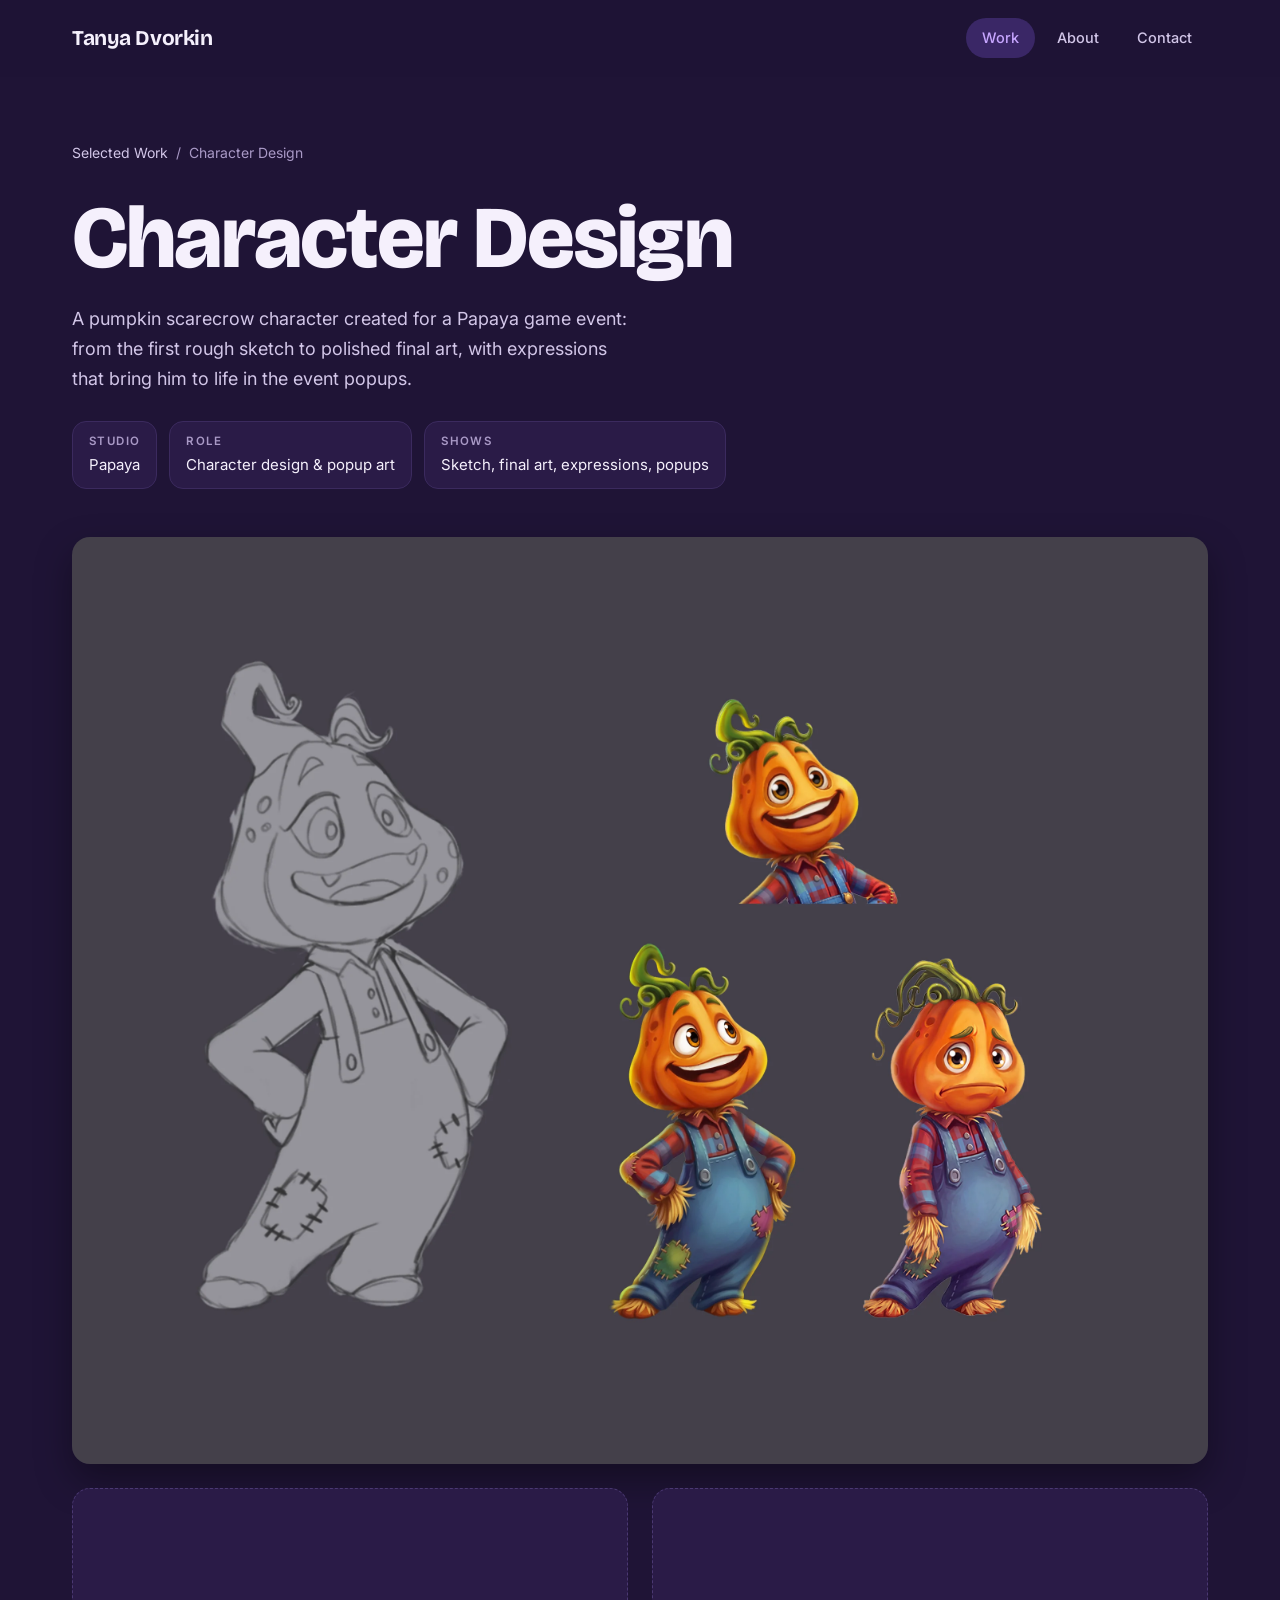
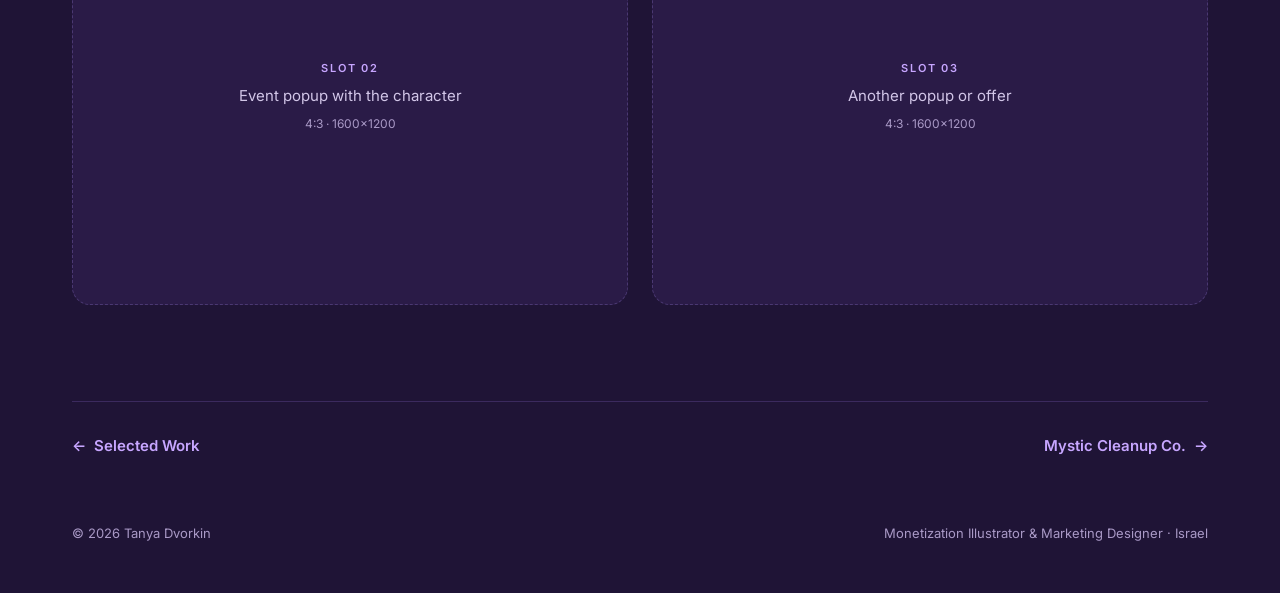
==== commit 8985920b: "Dark purple theme, banner covers for Pack Journey" ====
--- a/character-design.html
+++ b/character-design.html
@@ -7,7 +7,7 @@
 <meta name="description" content="A pumpkin scarecrow character created for a Papaya game event: from the first rough sketch to polished final art, with expressions that bring him to life in the event popups.">
 <meta property="og:title" content="Character Design — Tanya Dvorkin">
 <meta property="og:description" content="A pumpkin scarecrow character created for a Papaya game event: from the first rough sketch to polished final art, with expressions that bring him to life in the event popups.">
-<meta name="theme-color" content="#faf6f1">
+<meta name="theme-color" content="#1f1436">
 <link rel="preconnect" href="https://fonts.googleapis.com">
 <link rel="preconnect" href="https://fonts.gstatic.com" crossorigin>
 <link href="https://fonts.googleapis.com/css2?family=Bricolage+Grotesque:opsz,wght@12..96,600;12..96,700;12..96,800&family=Inter:wght@400;500;600&display=swap" rel="stylesheet">
--- a/styles.css
+++ b/styles.css
@@ -235,3 +235,79 @@
   footer .wrap{flex-direction:column;gap:6px}
 }
 .sr{position:absolute;width:1px;height:1px;overflow:hidden;clip:rect(0 0 0 0);white-space:nowrap}
+.card .cat{display:block;font-size:12px;font-weight:600;letter-spacing:.12em;text-transform:uppercase;color:var(--accent);margin-bottom:6px}
+.card.wide{grid-column:span 2}
+.card.wide .cover{aspect-ratio:auto;flex:1;min-height:300px}
+.card.wide .trio{gap:14px;padding:22px}
+.browse{margin-top:32px;font-size:15px;color:var(--muted);display:flex;gap:12px;align-items:center;flex-wrap:wrap}
+@media (max-width:760px){.card.wide{grid-column:auto}.card.wide .cover{aspect-ratio:4/3;min-height:0}}
+body{overflow-x:clip}
+/* Pack Journey v2: art-first */
+.cs-hero .sub{font-family:var(--display);font-weight:600;font-size:clamp(22px,2.4vw,30px);color:#e3a72f;margin-top:-6px}
+.cs-hero h1{margin:0 0 18px}
+.h3{font-family:var(--display);font-size:clamp(26px,2.6vw,34px);font-weight:700;margin-bottom:28px}
+.trio-sec{padding:72px 0 0}
+.trio-sec + .next,.trio-sec:last-of-type{padding-bottom:72px}
+.row3{display:grid;grid-template-columns:repeat(3,minmax(0,1fr));gap:32px}
+.cell figcaption{font-size:13px;color:var(--muted);margin-top:12px}
+@media (max-width:640px){
+  .trio-sec{padding-top:56px}
+  .row3{display:flex;overflow-x:auto;scroll-snap-type:x mandatory;gap:16px;margin:0 -16px;padding:0 16px 8px}
+  .cell{flex:0 0 82%;scroll-snap-align:center}
+}
+.pj-hero .banner{width:100%;height:auto;border-radius:32px;background:#3a2266}
+.pj-intro{margin-top:24px;font-size:18px;color:var(--ink-2)}
+.pj-intro strong{font-family:var(--display);font-weight:700;color:var(--ink)}
+@media (max-width:640px){.pj-hero .banner{border-radius:18px}.pj-intro{font-size:16px;margin-top:16px}}
+/* Hero line placed under the logo, over the banner */
+.banner-wrap{position:relative;container-type:inline-size}
+.banner-wrap .pj-intro{position:absolute;left:25.8%;top:55%;transform:translateX(-50%);margin:0;text-align:center;color:#fff;font-size:1.55cqw;line-height:1.35;white-space:nowrap;text-shadow:0 2px 12px rgba(30,12,60,.55)}
+.banner-wrap .pj-intro strong{display:block;color:#ffd35c;font-size:1.25em;letter-spacing:.02em}
+.banner-wrap .pj-intro span{display:block;color:#efe6fb;font-weight:500}
+@media (max-width:640px){
+  .banner-wrap .pj-intro{position:static;transform:none;text-align:left;color:var(--ink-2);font-size:16px;margin-top:16px;white-space:normal;text-shadow:none}
+  .banner-wrap .pj-intro strong{color:var(--ink);display:inline;font-size:1em}
+  .banner-wrap .pj-intro span{display:inline;color:var(--ink-2)}
+  .banner-wrap .pj-intro span::before{content:" · "}
+}
+
+/* ===== Dark purple theme ===== */
+:root{
+  --bg:#1f1436;
+  --surface:#2a1b47;
+  --tint:#2f1e50;
+  --sand:#2a1b47;
+  --ink:#f5f0fc;
+  --ink-2:#d2c6e8;
+  --muted:#a999c6;
+  --line:#3b2a5e;
+  --accent:#c7a6ff;
+  --accent-soft:#3a2766;
+  --gold:#f2bd45;
+  --deep:#2a1a4d;
+  --deep-2:#3b2660;
+}
+body{background:var(--bg)}
+.nav{background:rgba(31,20,54,.86)}
+.btn{background:var(--gold);color:#22153b}
+.btn:hover{background:#ffd06a;box-shadow:0 10px 24px rgba(242,189,69,.25)}
+.card{border-color:var(--line)}
+.card:hover{box-shadow:0 20px 44px rgba(0,0,0,.35)}
+.card:hover .go{background:var(--accent);color:#22153b}
+.card .cover>img.fit{object-fit:contain}
+.card.wide .cover{aspect-ratio:2400/1286;flex:none;min-height:0}
+.ph{border-color:#4a3872}
+.fan{background:radial-gradient(circle at 50% 45%,#40276f 0,#2c1b4e 55%,rgba(31,20,54,0) 72%)}
+.feature{border-color:var(--line)}
+.feature:hover{box-shadow:0 22px 48px rgba(0,0,0,.35)}
+.feature .banner-visual{padding:0;min-height:0;background:#38235a;display:block}
+.feature .banner-visual img{width:100%;height:100%;object-fit:cover;border-radius:0;box-shadow:none;transform:none!important}
+.contact{background:linear-gradient(150deg,#3b2466,#2a1a4d);border:1px solid var(--line)}
+.contact .btn{background:var(--gold);color:#22153b}
+.contact .btn:hover{background:#ffd06a}
+.tools span{background:var(--surface)}
+.zoom,.vid,.card{box-shadow:none}
+.zoom{box-shadow:0 16px 36px rgba(0,0,0,.35)}
+::selection{background:var(--gold);color:#22153b}
+@media (max-width:760px){.card.wide .cover{aspect-ratio:2400/1286}}
+.card:not(.wide) .cover{flex:1 0 auto}
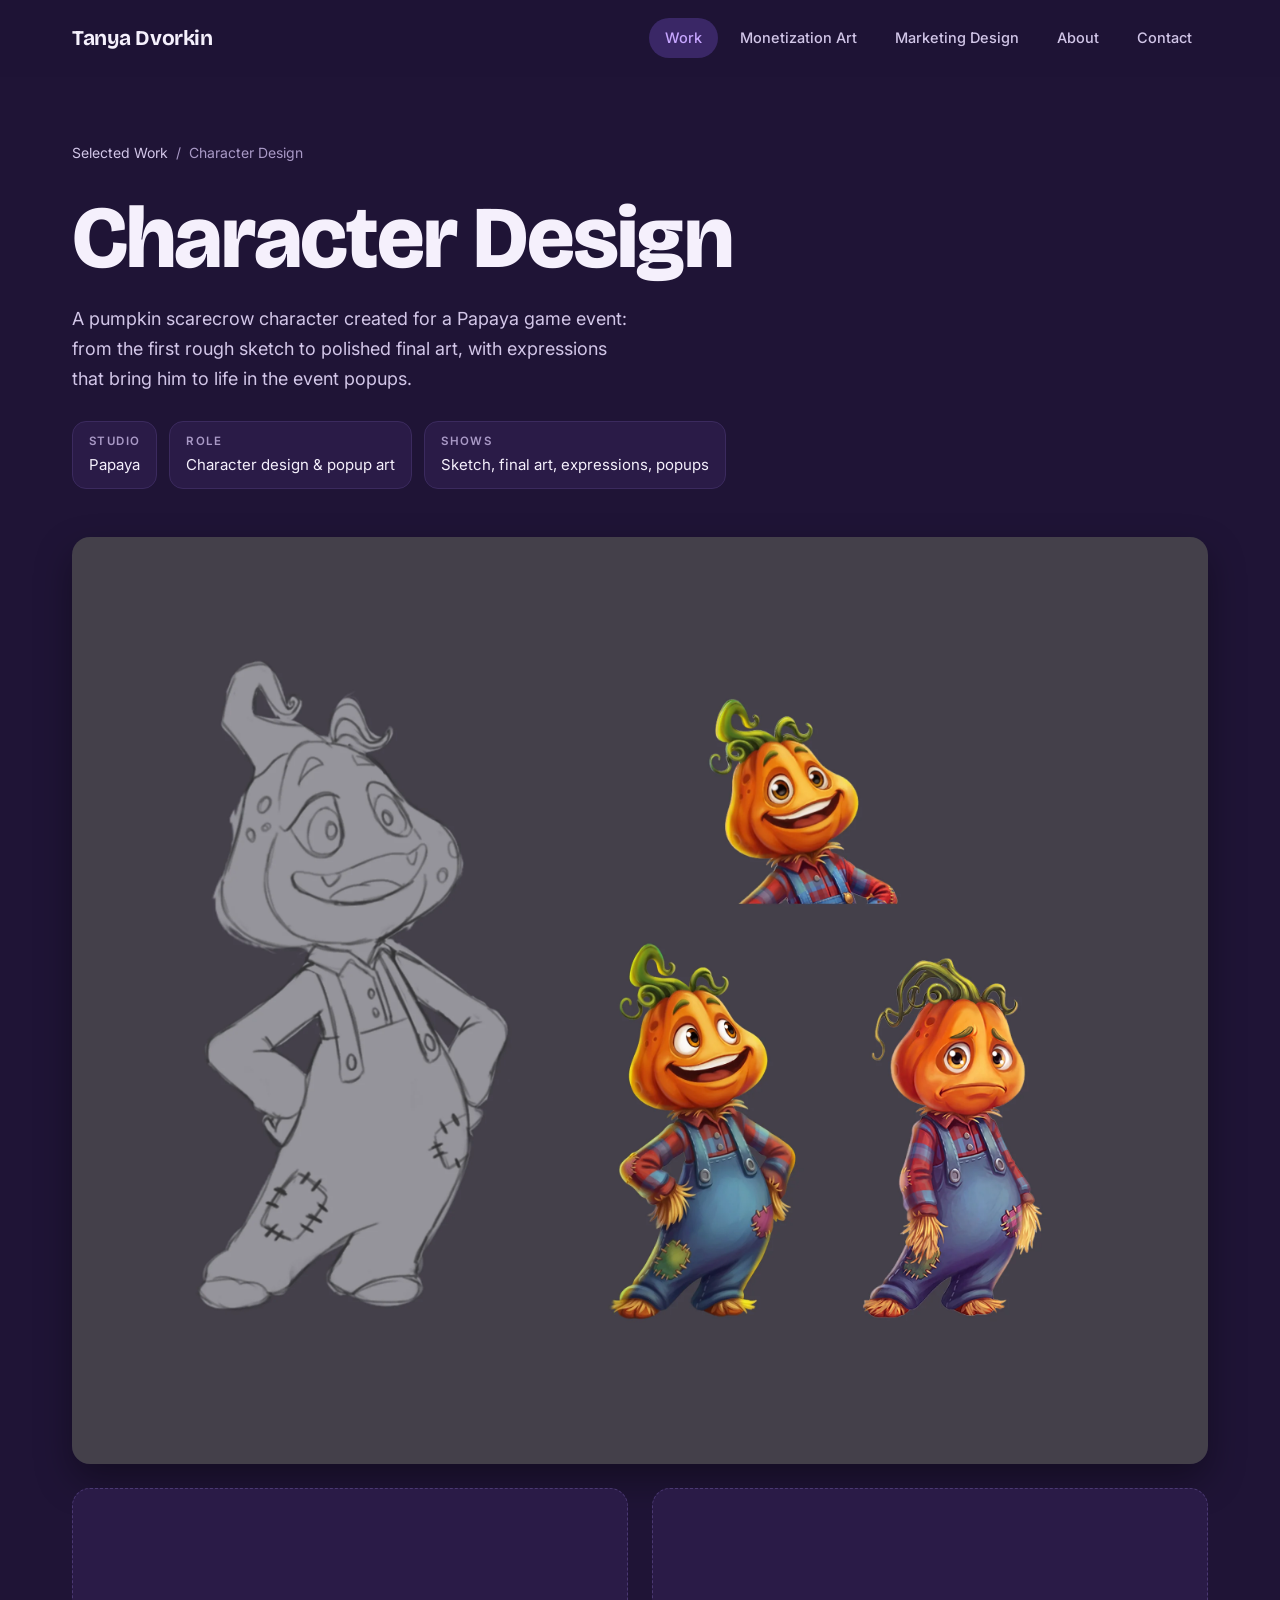
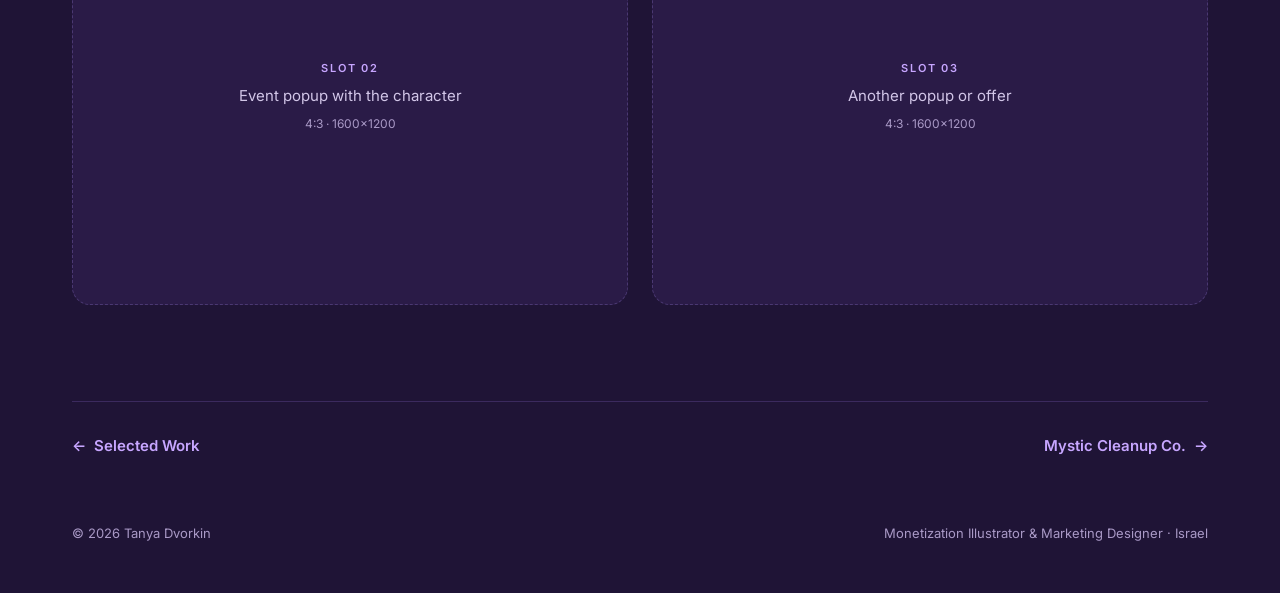
==== commit b1119f32: "Nav: add Monetization Art and Marketing Design; home: 4 selected works and category buttons" ====
--- a/character-design.html
+++ b/character-design.html
@@ -20,6 +20,8 @@
   <button class="burger" aria-label="Open menu" aria-expanded="false">MENU</button>
   <nav class="links" aria-label="Main">
     <a href="index.html#work" class="active" aria-current="page">Work</a>
+    <a href="monetization.html">Monetization Art</a>
+    <a href="marketing.html">Marketing Design</a>
     <a href="index.html#about">About</a>
     <a href="index.html#contact">Contact</a>
   </nav>
--- a/styles.css
+++ b/styles.css
@@ -49,7 +49,7 @@
 .link{font-weight:600;font-size:15px;color:var(--accent);display:inline-flex;align-items:center;gap:8px}
 .link .arr{transition:transform .25s}
 .link:hover .arr{transform:translateX(4px)}
-.sec{padding:96px 0}
+.sec{padding-top:96px;padding-bottom:96px}
 .sec-head{display:flex;justify-content:space-between;align-items:flex-end;gap:24px;margin-bottom:40px;flex-wrap:wrap}
 .h2{font-size:clamp(32px,4vw,44px);font-weight:700}
 
@@ -214,7 +214,7 @@
   .links{display:none;position:absolute;top:100%;left:0;right:0;flex-direction:column;gap:2px;background:var(--bg);border-bottom:1px solid var(--line);padding:8px 16px 14px}
   .links.open{display:flex}
   .links a{padding:12px 14px}
-  .sec{padding:64px 0}
+  .sec{padding-top:64px;padding-bottom:64px}
   .fan{height:380px}
   .fan img{width:150px}.fan .f2{width:170px}
   .cs-hero{padding:44px 22px;border-radius:24px}
@@ -266,9 +266,9 @@
 .banner-wrap .pj-intro span{display:block;color:#efe6fb;font-weight:500}
 @media (max-width:640px){
   .banner-wrap .pj-intro{position:static;transform:none;text-align:left;color:var(--ink-2);font-size:16px;margin-top:16px;white-space:normal;text-shadow:none}
-  .banner-wrap .pj-intro strong{color:var(--ink);display:inline;font-size:1em}
+  .banner-wrap .pj-intro strong{color:var(--ink);display:block;font-size:1.1em;margin-bottom:2px}
   .banner-wrap .pj-intro span{display:inline;color:var(--ink-2)}
-  .banner-wrap .pj-intro span::before{content:" · "}
+  .banner-wrap .pj-intro span::before{content:" "}
 }
 
 /* ===== Dark purple theme ===== */
@@ -311,3 +311,67 @@
 ::selection{background:var(--gold);color:#22153b}
 @media (max-width:760px){.card.wide .cover{aspect-ratio:2400/1286}}
 .card:not(.wide) .cover{flex:1 0 auto}
+/* Home: image collage hero (no text) */
+.collage{display:flex;gap:14px;max-width:1600px;margin:0 auto;padding:32px 24px 8px}
+.collage a{flex:var(--r) 1 0;min-width:0;aspect-ratio:var(--r);border-radius:18px;overflow:hidden;background:var(--surface);box-shadow:0 18px 40px rgba(8,2,20,.35)}
+.collage img{display:block;width:100%;height:100%;object-fit:cover;transition:transform .6s cubic-bezier(.2,.7,.2,1)}
+.collage a:hover img{transform:scale(1.03)}
+.collage a:focus-visible{outline:3px solid var(--accent);outline-offset:3px}
+@media (max-width:640px){
+  .collage{overflow-x:auto;scroll-snap-type:x mandatory;scroll-padding-inline:16px;padding:20px 16px 4px;gap:10px;scrollbar-width:none}
+  .collage::-webkit-scrollbar{display:none}
+  .collage a{flex:0 0 auto;height:58vh;max-height:520px;scroll-snap-align:start;border-radius:14px}
+}
+@media (prefers-reduced-motion:reduce){.collage img{transition:none}.collage a:hover img{transform:none}}
+/* Event Logo Collection: asymmetric editorial grid (pattern repeats every 9 logos) */
+.lg-grid{display:grid;grid-template-columns:repeat(12,1fr);gap:22px;padding:8px 0 88px}
+.lg-tile{grid-column:span 4;margin:0;min-height:clamp(220px,22vw,300px)}
+.lg-tile:nth-child(9n+1){grid-column:span 7}
+.lg-tile:nth-child(9n+2){grid-column:span 5}
+.lg-tile:nth-child(9n+6){grid-column:span 5}
+.lg-tile:nth-child(9n+7){grid-column:span 7}
+.lg-tile:nth-child(9n+8),.lg-tile:nth-child(9n+9){grid-column:span 6}
+.lg-tile .zoom{display:flex;align-items:center;justify-content:center;width:100%;height:100%;min-height:inherit;padding:36px;border:1px solid rgba(199,166,255,.10);border-radius:24px;cursor:zoom-in;
+  background:var(--bg,#1a0520);
+  transition:transform .45s cubic-bezier(.2,.7,.2,1),border-color .45s,box-shadow .45s}
+.lg-tile img{display:block;width:auto;height:auto;max-width:min(100%,var(--lw,360px));max-height:100%;border-radius:0;box-shadow:none;
+  -webkit-mask-image:linear-gradient(to right,transparent,#000 30px,#000 calc(100% - 30px),transparent),linear-gradient(to bottom,transparent,#000 30px,#000 calc(100% - 30px),transparent);
+  -webkit-mask-composite:source-in;mask-image:linear-gradient(to right,transparent,#000 30px,#000 calc(100% - 30px),transparent),linear-gradient(to bottom,transparent,#000 30px,#000 calc(100% - 30px),transparent);mask-composite:intersect;
+  transition:transform .45s cubic-bezier(.2,.7,.2,1)}
+.lg-tile .zoom:hover,.lg-tile .zoom:focus-visible{transform:translateY(-4px);border-color:rgba(199,166,255,.32);box-shadow:0 20px 44px rgba(8,2,20,.45)}
+.lg-tile .zoom:hover img{transform:scale(1.05)}
+.lg-tile .zoom:focus-visible{outline:3px solid var(--accent);outline-offset:3px}
+.lb img.up{width:min(88vw,720px);max-height:none}
+@media (max-width:900px){.lg-grid{grid-template-columns:repeat(2,1fr);gap:14px}.lg-tile,.lg-tile:nth-child(n){grid-column:span 1;min-height:180px}.lg-tile:nth-child(3n+1){grid-column:span 2}.lg-tile .zoom{padding:22px;border-radius:18px}}
+@media (max-width:480px){.lg-tile,.lg-tile:nth-child(n){grid-column:span 2;min-height:170px}}
+@media (prefers-reduced-motion:reduce){.lg-tile .zoom,.lg-tile img{transition:none}.lg-tile .zoom:hover,.lg-tile .zoom:hover img{transform:none}}
+/* Special Offers & DTC: staggered 3-column gallery of vertical screens */
+.so-grid{display:grid;grid-template-columns:repeat(3,minmax(0,1fr));gap:48px 40px;max-width:1120px;margin:0 auto;padding:8px 0 152px}
+.so-tile{margin:0;--y:0px}
+.so-tile:nth-child(3n+2){--y:72px}
+.so-tile.reveal,.so-tile.reveal.in{transform:translateY(var(--y))}
+.so-tile.reveal:not(.in){transform:translateY(calc(var(--y) + 24px))}
+.so-tile .zoom{display:block;width:100%;padding:0;border:0;background:none;cursor:zoom-in;border-radius:22px}
+.so-tile img{display:block;width:100%;height:auto;aspect-ratio:450/801;object-fit:contain;border-radius:22px;
+  box-shadow:0 1px 0 rgba(199,166,255,.12) inset,0 22px 50px rgba(8,2,20,.5);transition:transform .45s cubic-bezier(.2,.7,.2,1),box-shadow .45s}
+.so-tile .zoom:hover img,.so-tile .zoom:focus-visible img{transform:translateY(-6px);box-shadow:0 0 0 1px rgba(199,166,255,.35),0 32px 64px rgba(8,2,20,.6)}
+.so-tile .zoom:focus-visible{outline:3px solid var(--accent);outline-offset:4px}
+.feature .so-visual{display:flex;gap:4%;align-items:center;justify-content:center;padding:28px 6%;background:radial-gradient(ellipse at 50% 60%,#3d2763 0,#241640 75%)}
+.feature .so-visual img{width:28%;height:auto;border-radius:10px;box-shadow:0 14px 30px rgba(8,2,20,.5);transform:none!important}
+.feature .so-visual img:nth-child(2){width:31%}
+@media (max-width:900px){.so-grid{grid-template-columns:repeat(2,minmax(0,1fr));gap:32px 24px;padding-bottom:120px}
+  .so-tile:nth-child(n){--y:0px}.so-tile:nth-child(2n){--y:56px}}
+@media (max-width:560px){.so-grid{grid-template-columns:1fr;gap:28px;max-width:420px;padding-bottom:72px}
+  .so-tile:nth-child(n){--y:0px}}
+@media (prefers-reduced-motion:reduce){.so-tile img{transition:none}.so-tile .zoom:hover img{transform:none}}
+/* Home: 2x2 Selected Work, category pills, Special Offers cover */
+#work .cards{grid-template-columns:repeat(2,minmax(0,1fr))}
+@media (max-width:760px){#work .cards{grid-template-columns:1fr}}
+.cat-pills{display:flex;gap:10px;flex-wrap:wrap}
+.cat-pills a{display:inline-flex;align-items:center;gap:8px;padding:11px 20px;border-radius:999px;border:1px solid var(--line);background:var(--surface);color:var(--ink);font-weight:600;font-size:15px;transition:background .2s,border-color .2s,color .2s}
+.cat-pills a:hover{background:var(--accent-soft);border-color:var(--accent);color:var(--accent)}
+.cat-pills a:focus-visible{outline:3px solid var(--accent);outline-offset:3px}
+.card .cover .so-cover{position:absolute;inset:0;display:flex;align-items:center;justify-content:center;gap:4%;background:radial-gradient(ellipse at 50% 60%,#3d2763 0,#241640 78%);transition:transform .6s}
+.card .cover .so-cover img{width:26%;height:auto;max-height:84%;object-fit:contain;border-radius:10px;box-shadow:0 14px 30px rgba(8,2,20,.5)}
+.card .cover .so-cover img:nth-child(2){width:29%;max-height:92%}
+.card:hover .cover .so-cover{transform:scale(1.03)}
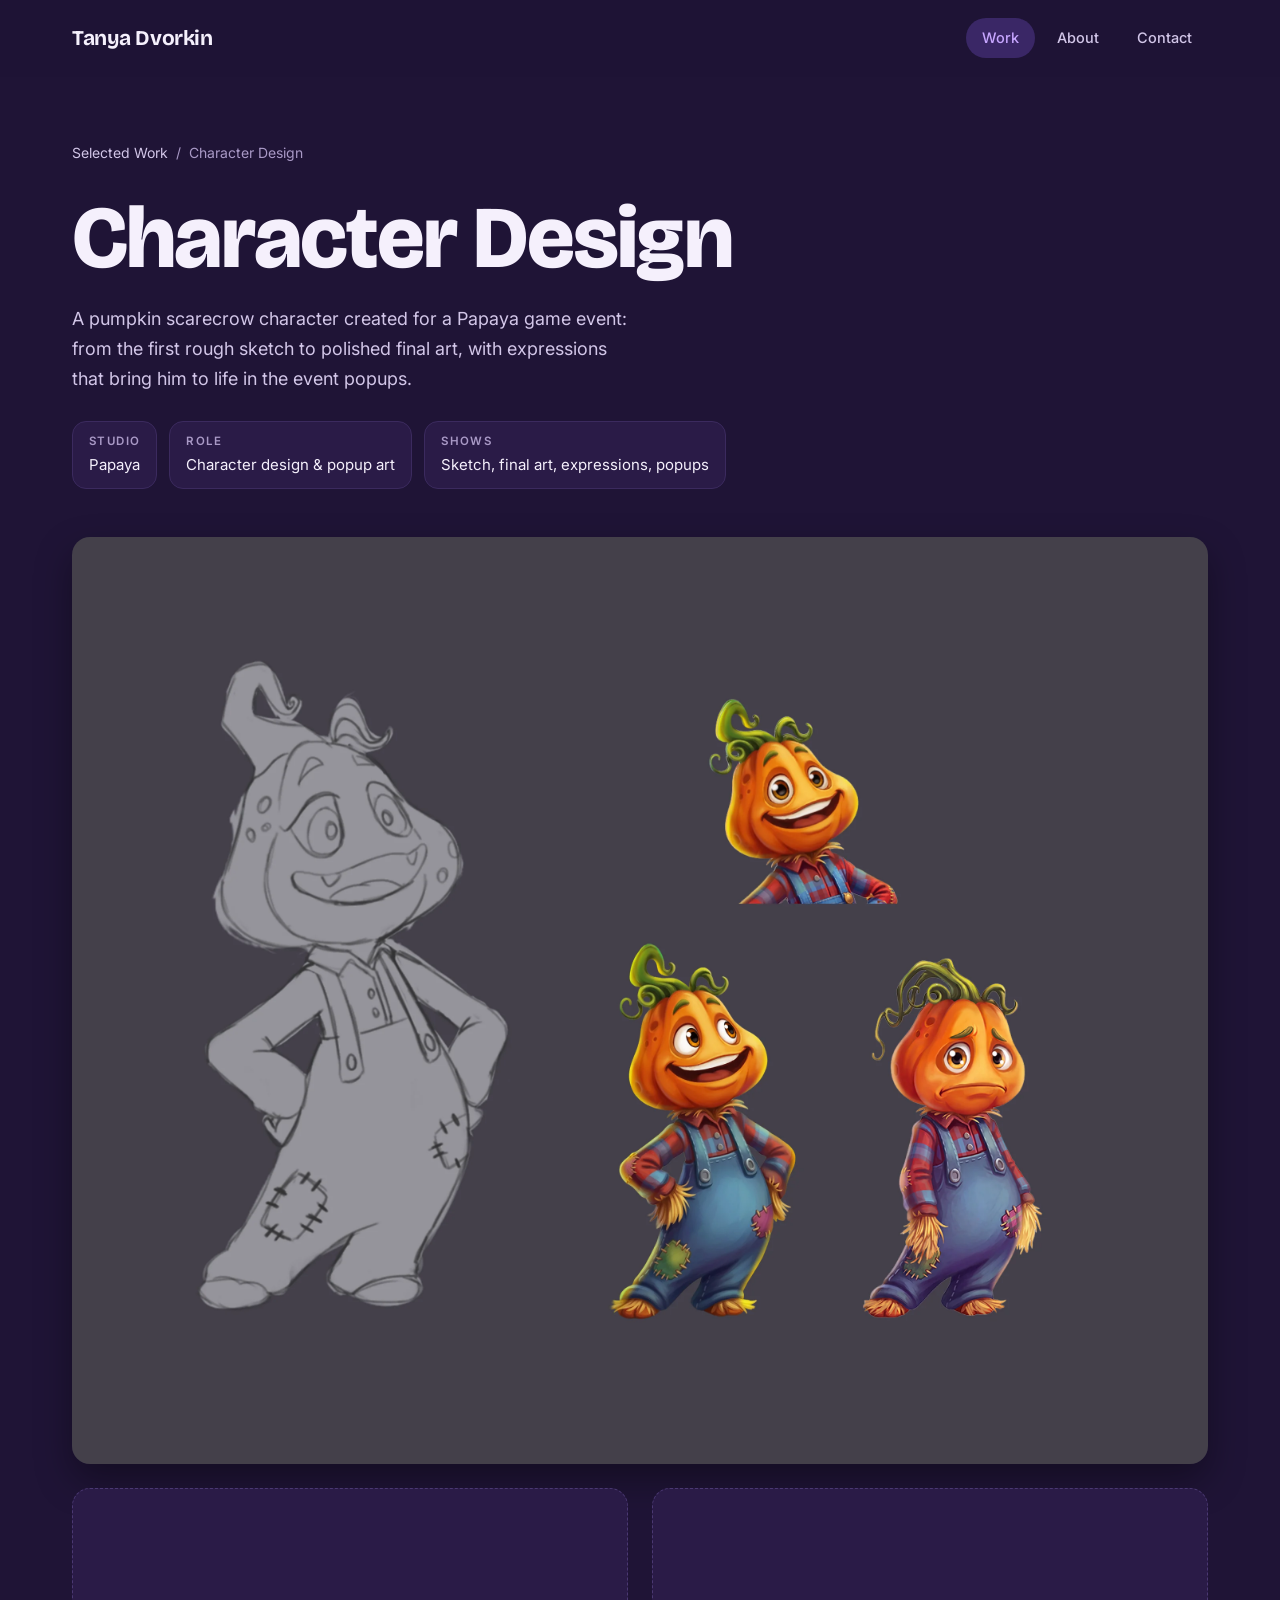
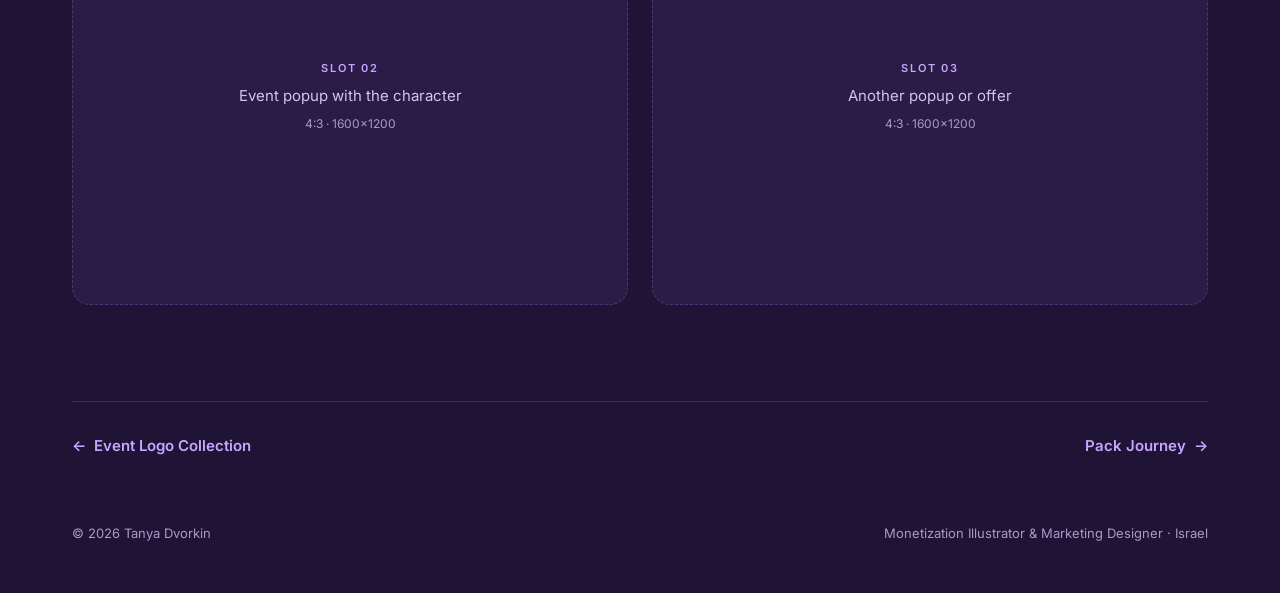
==== commit fb367ccf: "Remove categories: all work together" ====
--- a/character-design.html
+++ b/character-design.html
@@ -20,8 +20,6 @@
   <button class="burger" aria-label="Open menu" aria-expanded="false">MENU</button>
   <nav class="links" aria-label="Main">
     <a href="index.html#work" class="active" aria-current="page">Work</a>
-    <a href="monetization.html">Monetization Art</a>
-    <a href="marketing.html">Marketing Design</a>
     <a href="index.html#about">About</a>
     <a href="index.html#contact">Contact</a>
   </nav>
@@ -35,7 +33,7 @@
   <div class="meta"><div><small>Studio</small><span>Papaya</span></div><div><small>Role</small><span>Character design & popup art</span></div><div><small>Shows</small><span>Sketch, final art, expressions, popups</span></div></div>
 </header>
 <div class="gallery"><button class="art zoom reveal" data-full="assets/projects/character-design/pumpkin-scarecrow-sheet.webp" data-alt="Pumpkin scarecrow character: pencil sketch, final colored art and happy and sad expressions" aria-label="View full size"><img src="assets/projects/character-design/pumpkin-scarecrow-sheet.webp" width="2850" height="2326" alt="Pumpkin scarecrow character: pencil sketch, final colored art and happy and sad expressions" loading="lazy"></button><div class="ph g-half reveal"><span class="num">Slot 02</span><span class="lbl">Event popup with the character</span><span class="size">4:3 · 1600×1200</span></div><div class="ph g-half reveal"><span class="num">Slot 03</span><span class="lbl">Another popup or offer</span><span class="size">4:3 · 1600×1200</span></div></div>
-<div class="next" style="margin-top:96px"><a href="index.html#work" class="link"><span class="arr">←</span> Selected Work</a><a href="mystic-cleanup.html" class="link">Mystic Cleanup Co. <span class="arr">→</span></a></div>
+<div class="next" style="margin-top:96px"><a href="event-logos.html" class="link"><span class="arr">←</span> Event Logo Collection</a><a href="pack-journey.html" class="link">Pack Journey <span class="arr">→</span></a></div>
 </main>
 <footer><div class="wrap"><span>© <span class="year">2026</span> Tanya Dvorkin</span><span>Monetization Illustrator &amp; Marketing Designer · Israel</span></div></footer>
 <div class="lb" role="dialog" aria-modal="true" aria-label="Full-size artwork"><button class="lb-close" aria-label="Close">CLOSE</button><img alt=""></div>
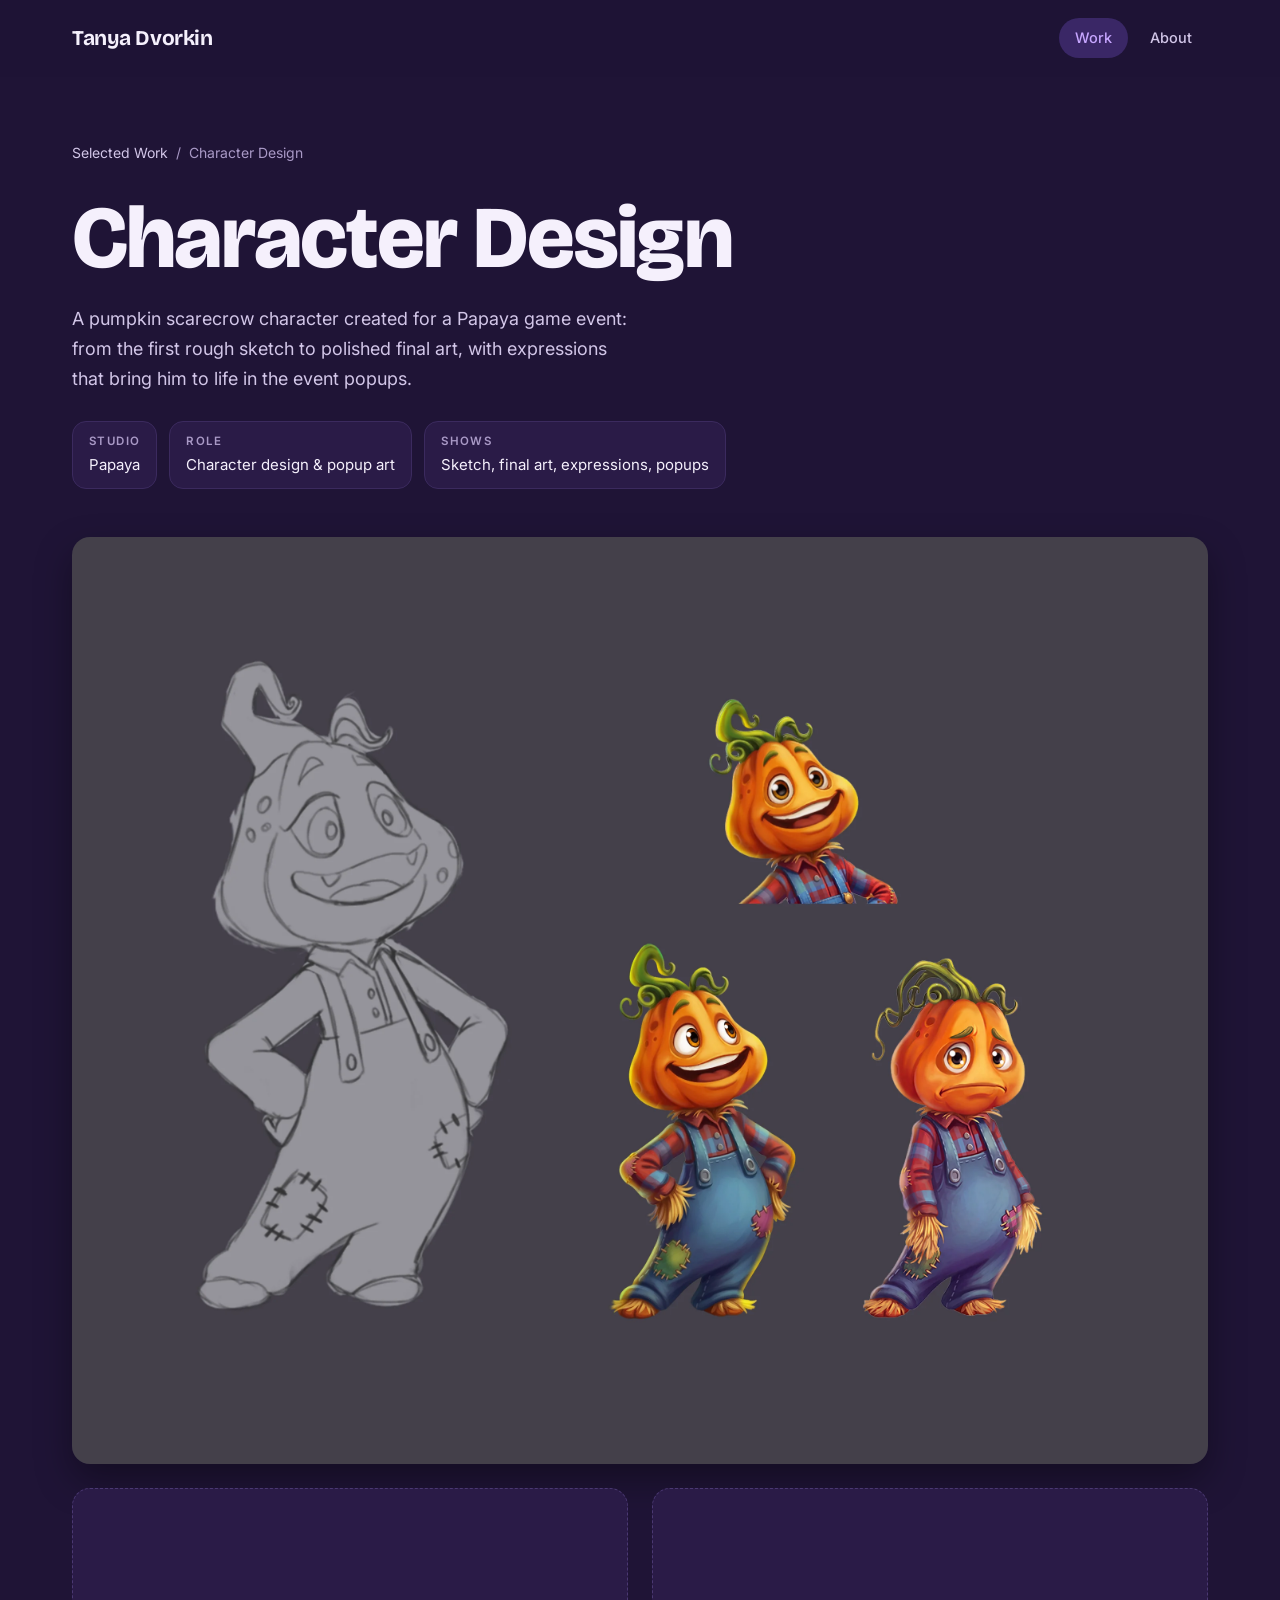
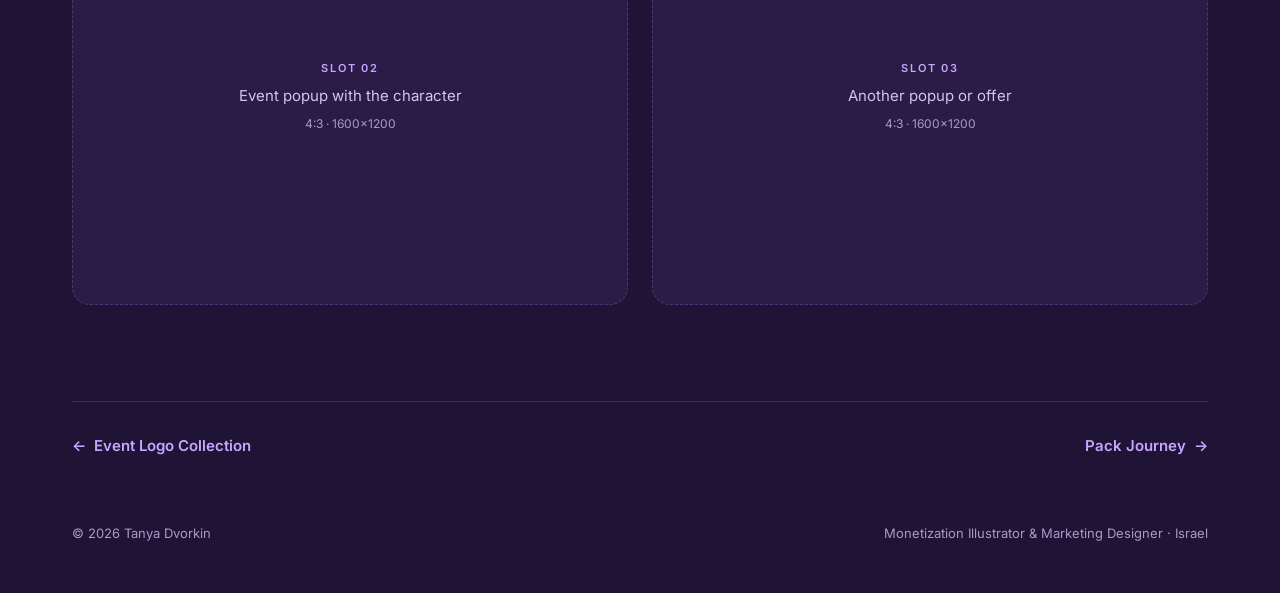
==== commit 4ef4f936: "Remove Contact from nav" ====
--- a/character-design.html
+++ b/character-design.html
@@ -21,7 +21,6 @@
   <nav class="links" aria-label="Main">
     <a href="index.html#work" class="active" aria-current="page">Work</a>
     <a href="index.html#about">About</a>
-    <a href="index.html#contact">Contact</a>
   </nav>
 </div></header>
 
